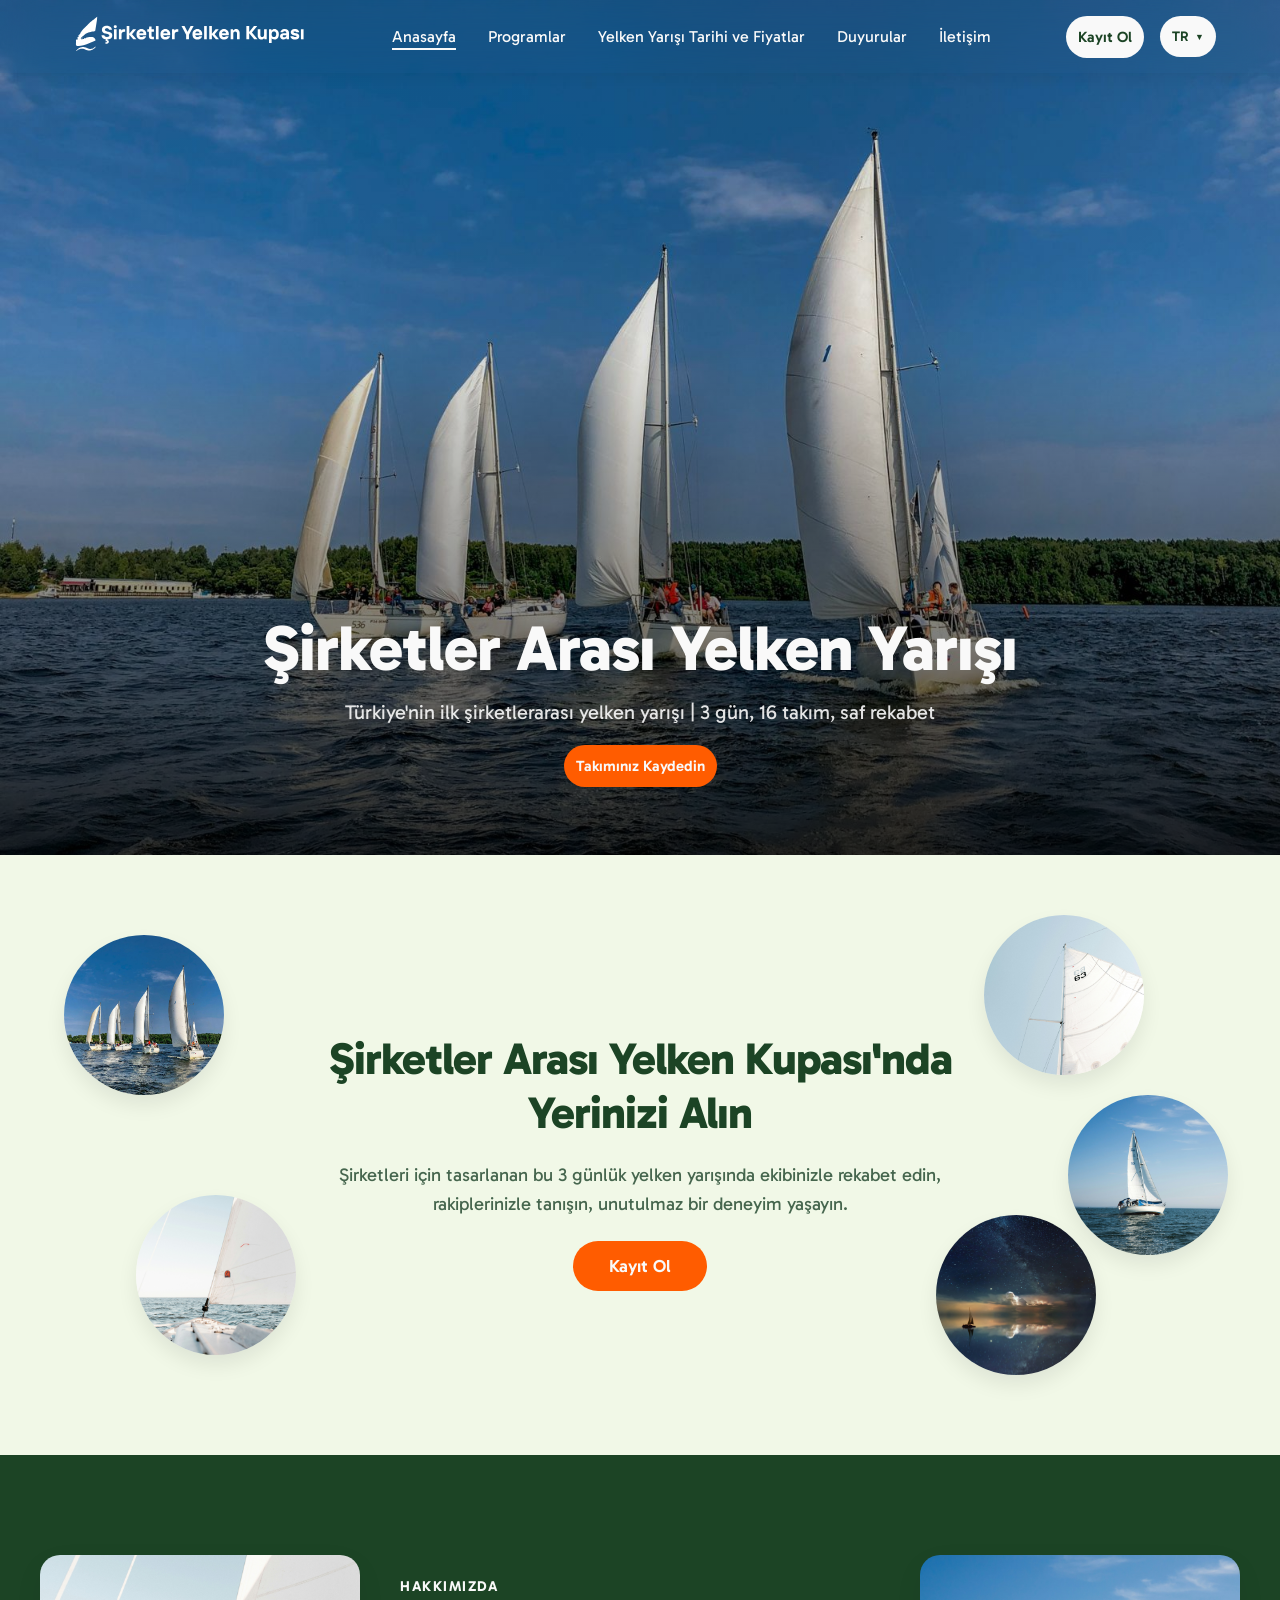
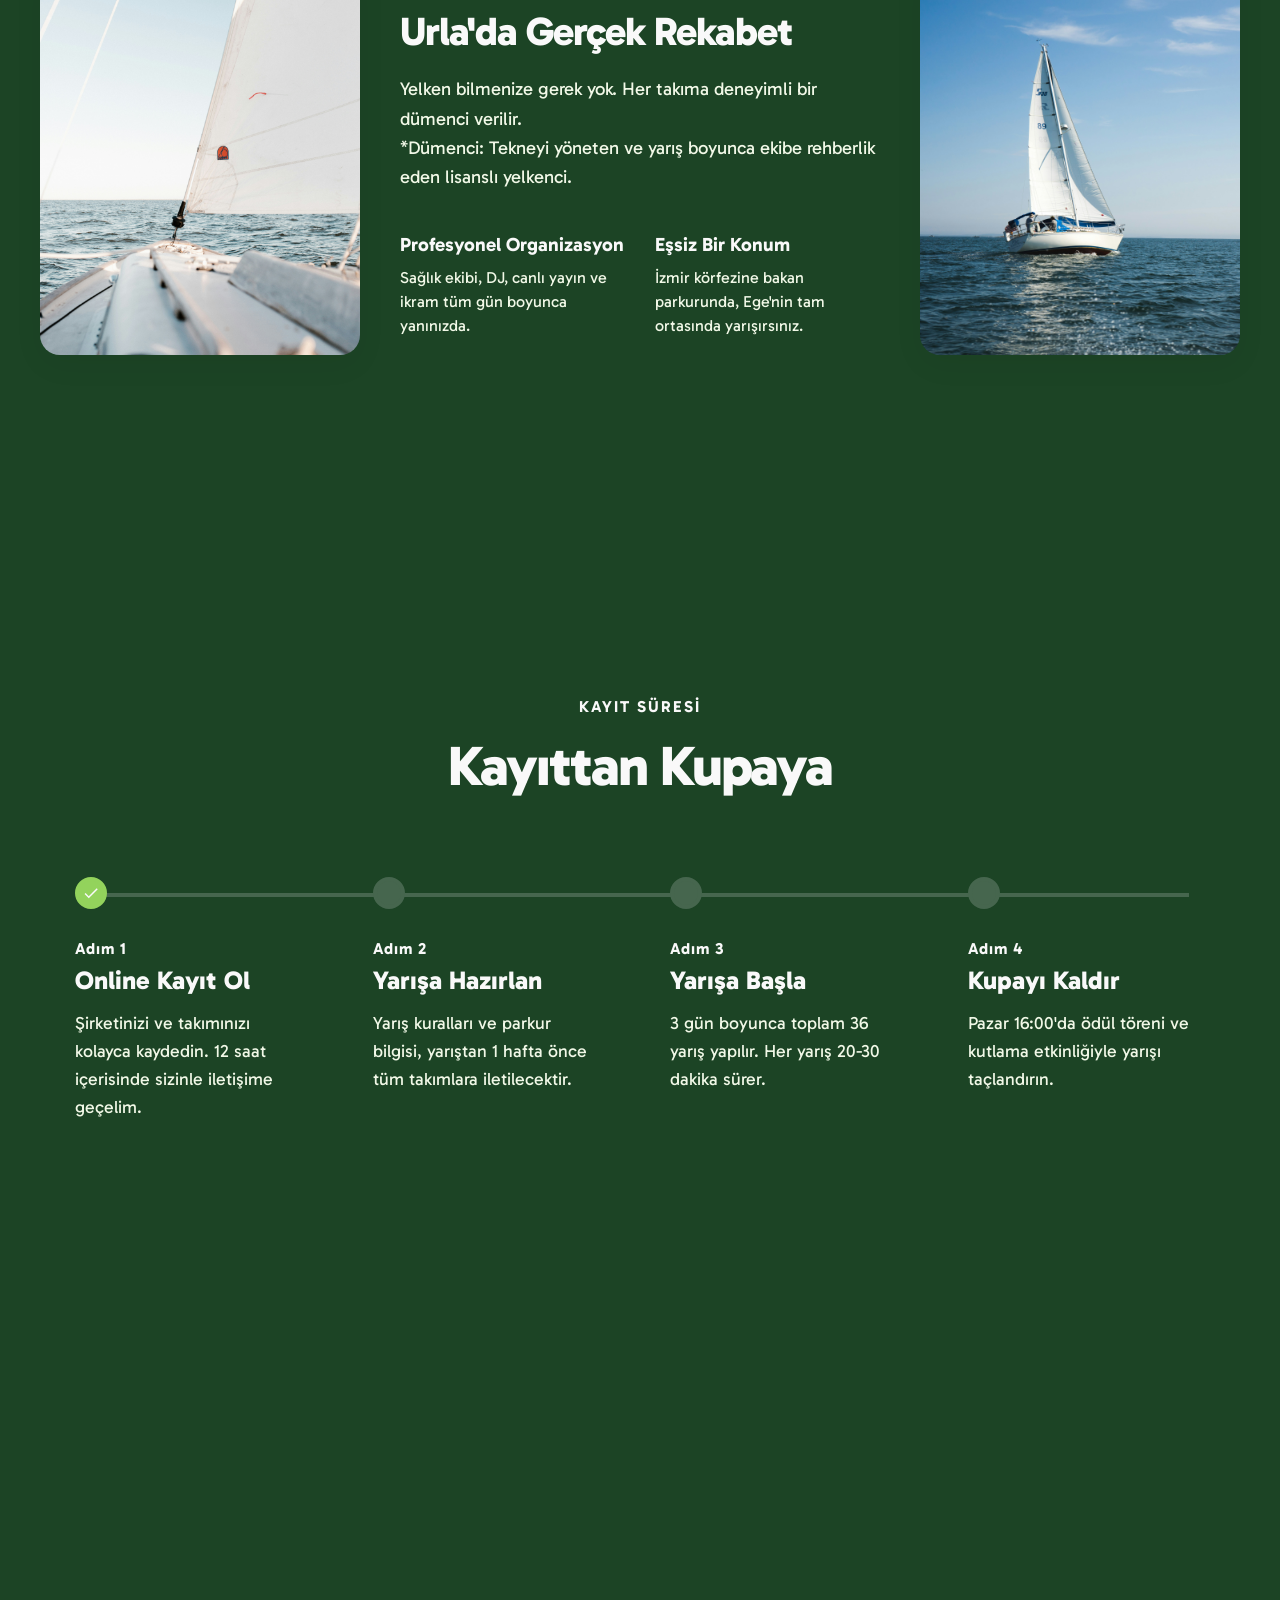
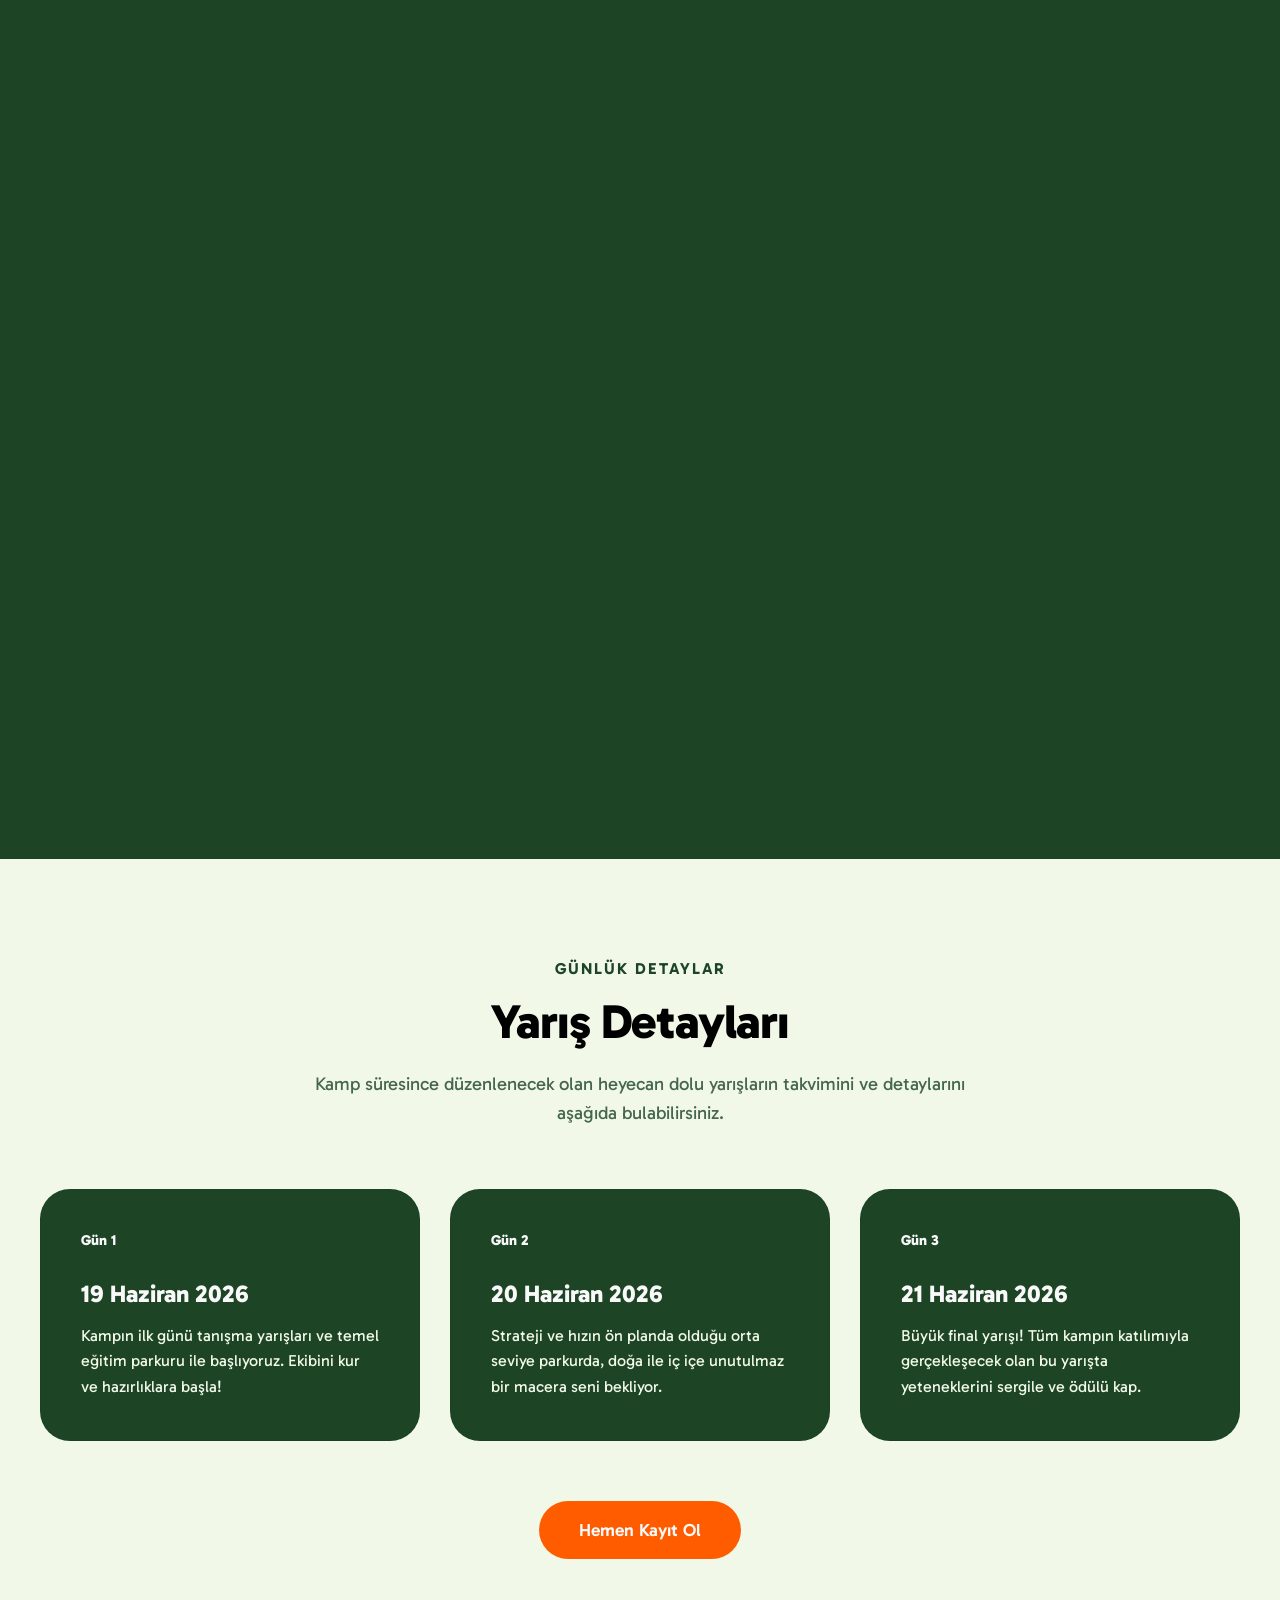
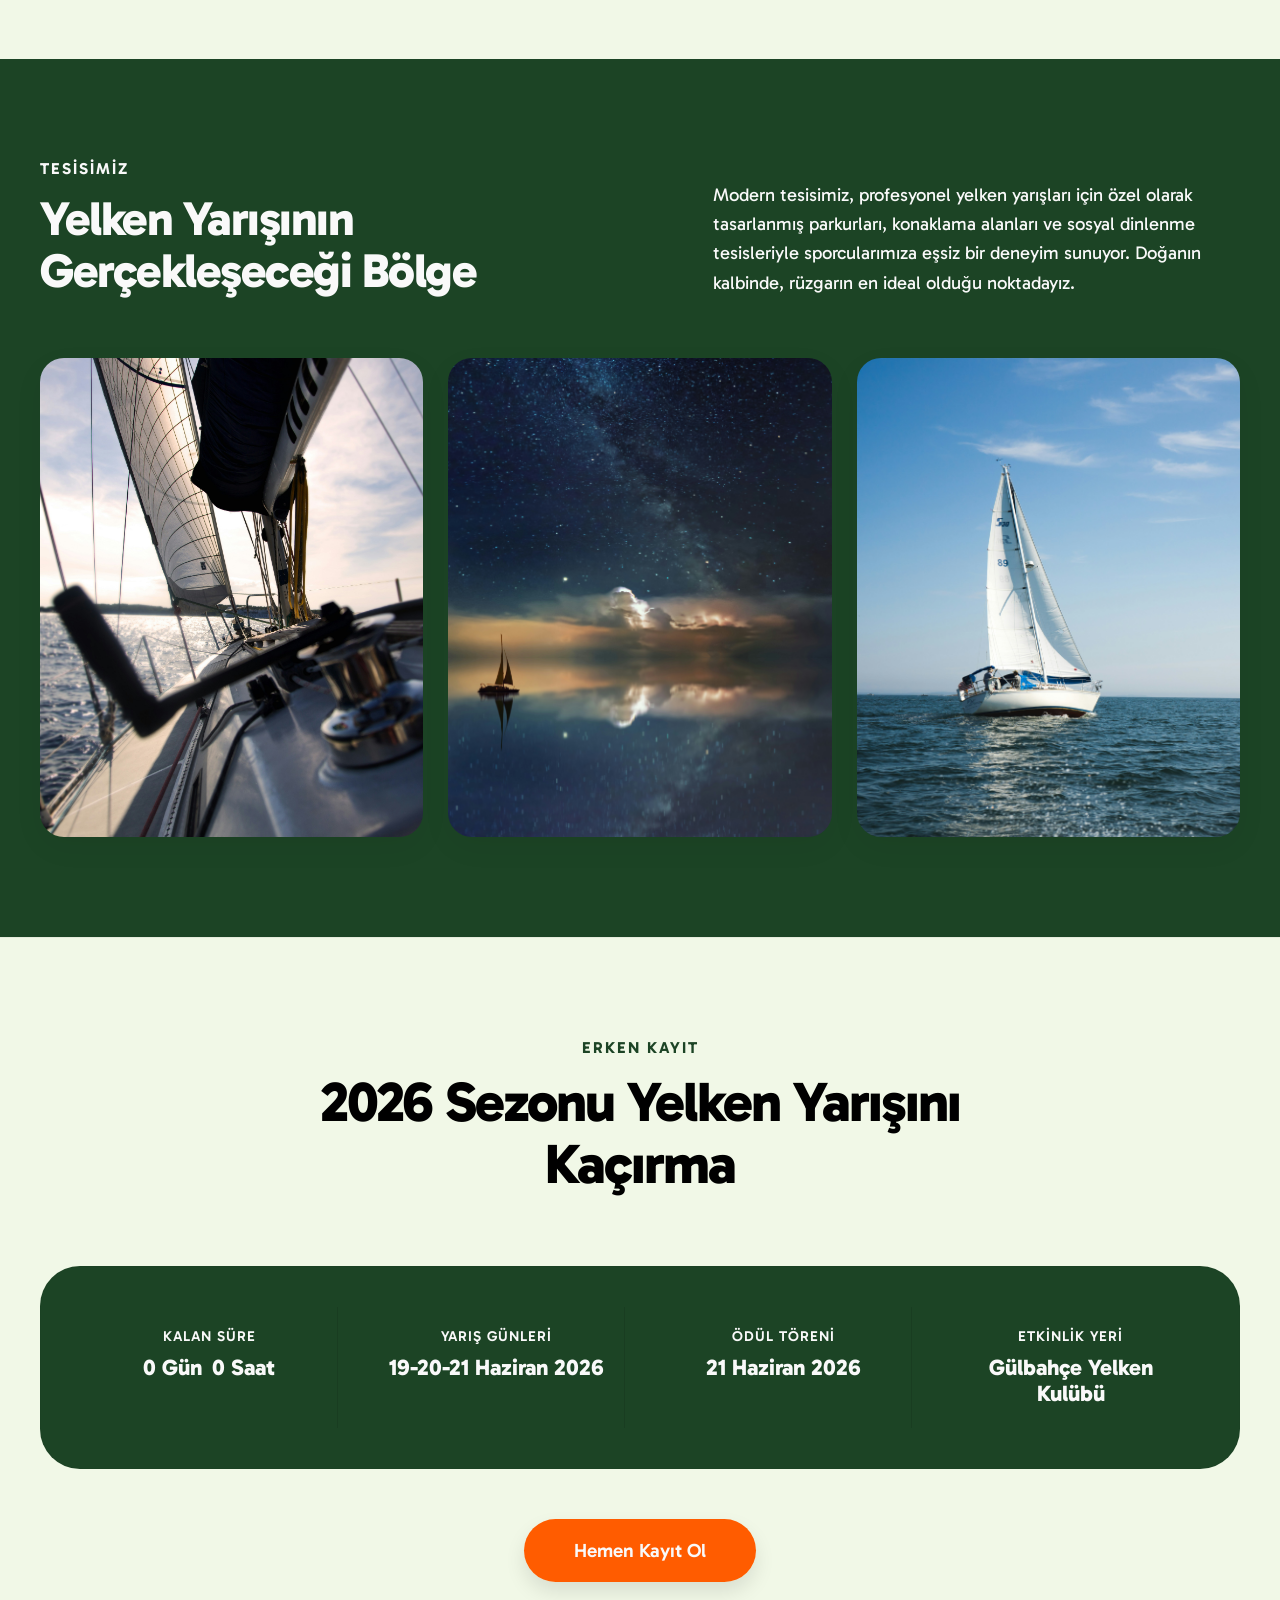
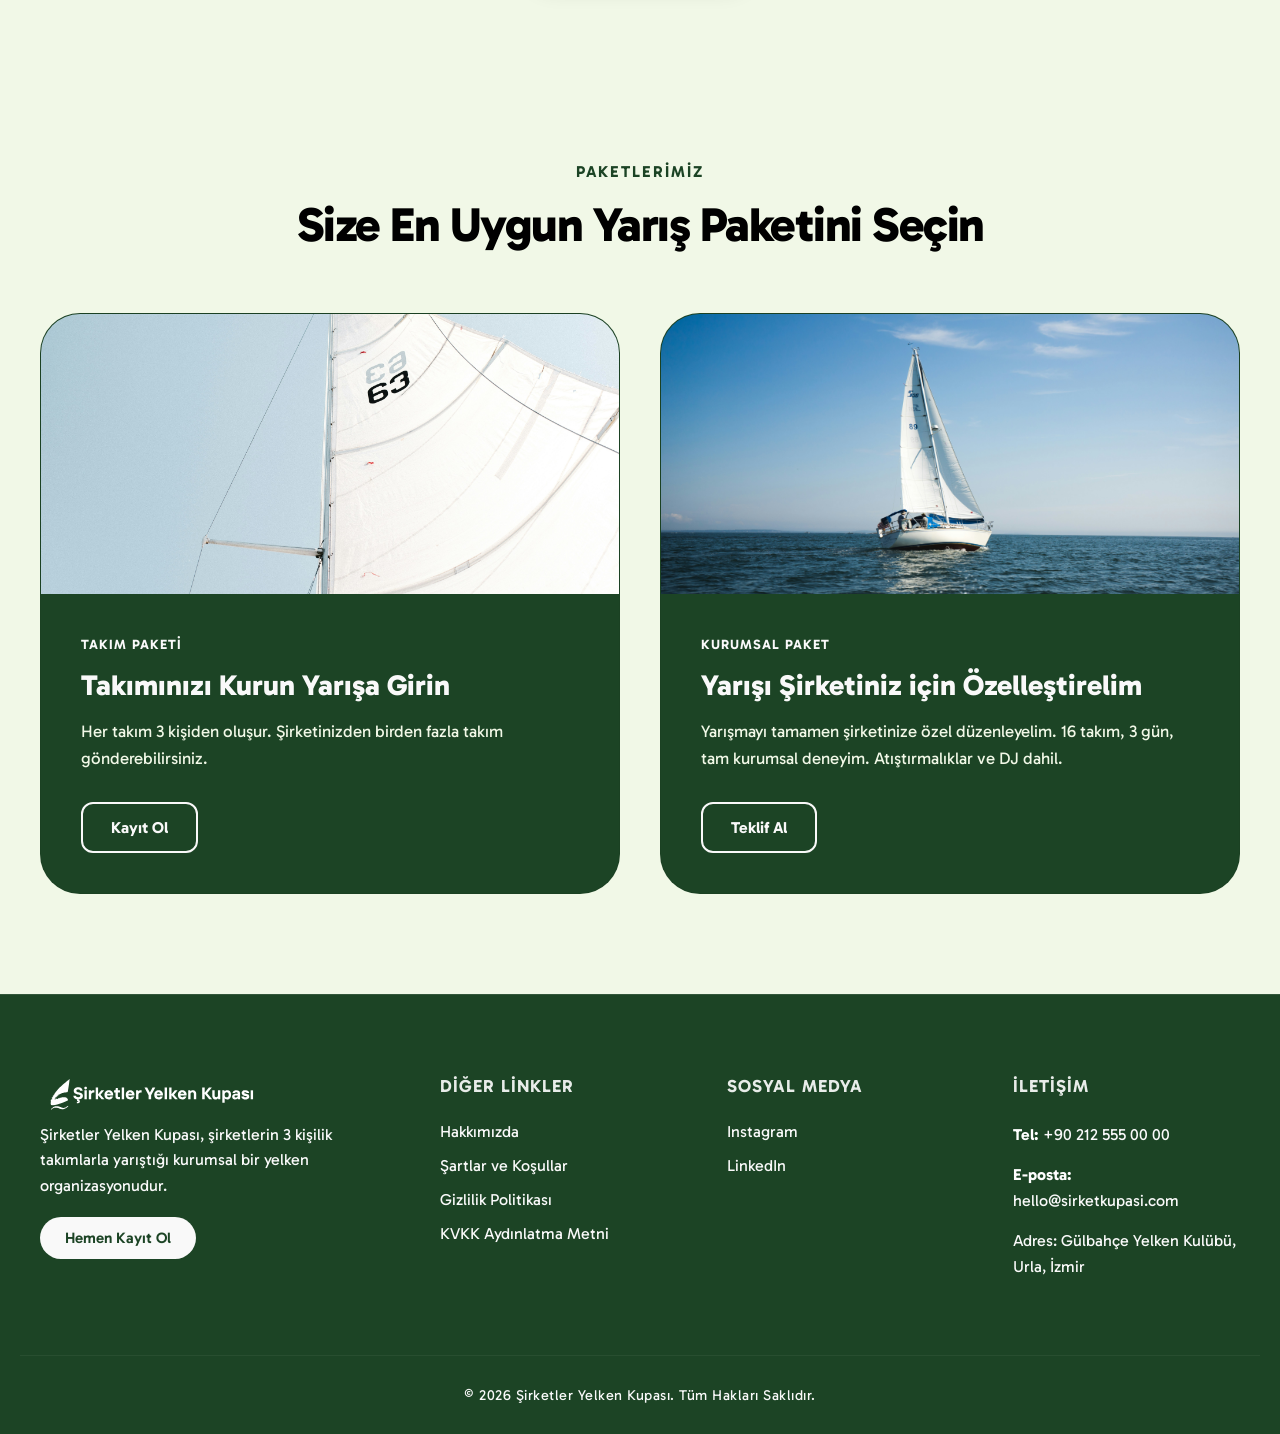
==== index.html @ 0917160e "Tasarımsal buglar düzeltilidi ve sayaç yerine günün yanına saat formatıda eklendi." ====
<!DOCTYPE html>
<html lang="tr">

<head>
    <meta charset="UTF-8">
    <meta name="viewport" content="width=device-width, initial-scale=1.0">
    <title data-i18n="page_title">Yelken Kupası | Anasayfa</title>
    <link rel="stylesheet" href="css/global.css">
    <link rel="stylesheet" href="css/index.css">
    <link rel="icon" type="image/x-icon" href="image/logotab.ico">
    <link rel="preconnect" href="https://fonts.googleapis.com">
    <link rel="preconnect" href="https://fonts.gstatic.com" crossorigin>
    <link href="https://fonts.googleapis.com/css2?family=Gabarito:wght@400;500;600;700;800&display=swap"
        rel="stylesheet">

    <script src="js/i18n.js"></script>
</head>

<body>
    <header class="site-header is-home">
        <div class="header-container">
            <div class="logo">
                <a href="index.html">
                    <picture>
                        <source media="(min-width: 600px)" srcset="image/logodesktop.svg">
                        <img class="site-logo" src="image/logomobile.svg" alt="Yelken Kupası Logo" loading="lazy">
                    </picture>
                </a>
            </div>

            <nav class="nav-menu" id="nav-menu">
                <ul>
                    <li><a href="index.html" class="active" data-i18n="nav_home">Anasayfa</a></li>
                    <li><a href="#" data-i18n="nav_programs">Programlar</a></li>
                    <li><a href="#" data-i18n="nav_history">Yelken Yarışı Tarihi ve Fiyatlar</a></li>
                    <li><a href="#" data-i18n="nav_announcements">Duyurular</a></li>
                    <li><a href="contact.html" data-i18n="nav_contact">İletişim</a></li>
                </ul>
            </nav>

            <div class="header-actions">
                <a href="#register" class="btn-primary" data-i18n="btn_register">Kayıt Ol</a>

                <div class="lang-dropdown">
                    <button class="lang-btn" aria-haspopup="true" aria-expanded="false" id="current-lang-btn">
                        TR <span class="arrow">▼</span>
                    </button>
                    <ul class="lang-menu">
                        <li><a href="#" onclick="changeLanguage('tr', event)" id="lang-tr" class="active">TR</a></li>
                        <li><a href="#" onclick="changeLanguage('en', event)" id="lang-en">EN</a></li>
                    </ul>
                </div>

                <button class="hamburger" id="hamburger-menu" aria-label="Menüyü Aç">
                    <span></span><span></span><span></span>
                </button>
            </div>
        </div>
    </header>

    <section id="home" class="hero-section">
        <img src="image/image1.jpg" alt="Yelken Kupası Ana Resmi" class="hero-image">
        <div class="hero-content">
            <h1 data-i18n="hero_title">Şirketler Arası Yelken Yarışı</h1>
            <p data-i18n="hero_desc">Türkiye'nin ilk şirketlerarası yelken yarışı | 3 gün, 16 takım, saf rekabet</p>
            <a href="#programs" class="btn-primary" data-i18n="hero_btn">Takımınız Kaydedin</a>
        </div>
    </section>

    <section class="intro-section">
        <div class="intro-container">
            <img src="image/image1.jpg" alt="Camp Activity" class="circle-img left-1">
            <img src="image/image2.jpg" alt="Camp Activity" class="circle-img left-2">

            <div class="intro-content">
                <h2 data-i18n="intro_title">Şirketler Arası Yelken Kupası'nda Yerinizi Alın</h2>
                <p data-i18n="intro_desc">Şirketleri için tasarlanan bu 3 günlük yelken yarışında ekibinizle rekabet
                    edin, rakiplerinizle tanışın, unutulmaz bir deneyim yaşayın.</p>
                <a href="#about" class="btn-primary" data-i18n="btn_register_2">Kayıt Ol</a>
            </div>

            <img src="image/image3.jpg" alt="Camp Activity" class="circle-img right-1">
            <img src="image/image4.jpg" alt="Camp Activity" class="circle-img right-2">
            <img src="image/image5.jpg" alt="Camp Activity" class="circle-img right-3">
        </div>
    </section>

    <section id="about" class="about-section">
        <div class="about-container">
            <div class="about-image-left">
                <img src="image/image2.jpg" alt="About">
            </div>

            <div class="about-content">
                <span class="section-subtitle" data-i18n="about_subtitle">Hakkımızda</span>
                <h2 data-i18n="about_title">Urla'da Gerçek Rekabet</h2>
                <p class="main-desc" data-i18n="about_desc">Yelken bilmenize gerek yok. Her takıma deneyimli bir dümenci
                    verilir.<br />*Dümenci: Tekneyi yöneten ve yarış boyunca ekibe rehberlik eden lisanslı yelkenci.</p>

                <div class="about-features">
                    <div class="feature-item">
                        <h3 data-i18n="about_feat1_title">Profesyonel Organizasyon</h3>
                        <p data-i18n="about_feat1_desc">Sağlık ekibi, DJ, canlı yayın ve ikram tüm gün boyunca
                            yanınızda.</p>
                    </div>
                    <div class="feature-item">
                        <h3 data-i18n="about_feat2_title">Eşsiz Bir Konum</h3>
                        <p data-i18n="about_feat2_desc">İzmir körfezine bakan parkurunda, Ege'nin tam ortasında
                            yarışırsınız.</p>
                    </div>
                </div>
            </div>

            <div class="about-image-right">
                <img src="image/image4.jpg" alt="Camp Fun">
            </div>
        </div>
    </section>

    <section id="how-it-works" class="process-section">
        <div class="process-container">
            <div class="scroll-wrapper" id="process-scroll-wrapper">
                <div class="sticky-content">
                    <div class="process-header">
                        <span class="section-subtitle" data-i18n="process_subtitle">Kayıt Süresi</span>
                        <h2 data-i18n="process_title">Kayıttan Kupaya</h2>
                    </div>

                    <div class="timeline-container">
                        <div class="line-bg"></div>
                        <div class="line-fill" id="timeline-fill"></div>

                        <div class="steps-row">
                            <div class="step-item">
                                <div class="station-dot">
                                    <svg class="check-icon" viewBox="0 0 24 24">
                                        <path d="M9 16.17L4.83 12l-1.42 1.41L9 19 21 7l-1.41-1.41z" />
                                    </svg>
                                </div>
                                <h4 data-i18n="step1_label">Adım 1</h4>
                                <h3 data-i18n="step1_title">Online Kayıt Ol</h3>
                                <p data-i18n="step1_desc">Şirketinizi ve takımınızı kolayca kaydedin. 12 saat içerisinde
                                    sizinle iletişime geçelim.</p>
                            </div>

                            <div class="step-item">
                                <div class="station-dot">
                                    <svg class="check-icon" viewBox="0 0 24 24">
                                        <path d="M9 16.17L4.83 12l-1.42 1.41L9 19 21 7l-1.41-1.41z" />
                                    </svg>
                                </div>
                                <h4 data-i18n="step2_label">Adım 2</h4>
                                <h3 data-i18n="step2_title">Yarışa Hazırlan</h3>
                                <p data-i18n="step2_desc">Yarış kuralları ve parkur bilgisi, yarıştan 1 hafta önce tüm
                                    takımlara iletilecektir.</p>
                            </div>

                            <div class="step-item">
                                <div class="station-dot">
                                    <svg class="check-icon" viewBox="0 0 24 24">
                                        <path d="M9 16.17L4.83 12l-1.42 1.41L9 19 21 7l-1.41-1.41z" />
                                    </svg>
                                </div>
                                <h4 data-i18n="step3_label">Adım 3</h4>
                                <h3 data-i18n="step3_title">Yarışa Başla</h3>
                                <p data-i18n="step3_desc">3 gün boyunca toplam 36 yarış yapılır. Her yarış 20-30 dakika
                                    sürer.</p>
                            </div>

                            <div class="step-item">
                                <div class="station-dot">
                                    <svg class="check-icon" viewBox="0 0 24 24">
                                        <path d="M9 16.17L4.83 12l-1.42 1.41L9 19 21 7l-1.41-1.41z" />
                                    </svg>
                                </div>
                                <h4 data-i18n="step4_label">Adım 4</h4>
                                <h3 data-i18n="step4_title">Kupayı Kaldır</h3>
                                <p data-i18n="step4_desc">Pazar 16:00'da ödül töreni ve kutlama etkinliğiyle yarışı
                                    taçlandırın.</p>
                            </div>
                        </div>
                    </div>
                </div>
            </div>
        </div>
    </section>

    <section id="race-details" class="race-section">
        <div class="race-container">
            <div class="race-header">
                <span class="section-subtitle" data-i18n="race_subtitle">Günlük Detaylar</span>
                <h2 data-i18n="race_title">Yarış Detayları</h2>
                <p class="section-desc" data-i18n="race_desc">Kamp süresince düzenlenecek olan heyecan dolu yarışların
                    takvimini ve detaylarını aşağıda bulabilirsiniz.</p>
            </div>

            <div class="race-cards">
                <div class="race-card">
                    <div class="card-step" data-i18n="step1_label_card">Adım 1</div>
                    <div class="card-content">
                        <h3 data-i18n="race_day1_date">19 Haziran 2026</h3>
                        <p data-i18n="race_day1_desc">Kampın ilk günü tanışma yarışları ve temel eğitim parkuru ile
                            başlıyoruz. Ekibini kur ve hazırlıklara başla!</p>
                    </div>
                </div>

                <div class="race-card">
                    <div class="card-step" data-i18n="step2_label_card">Adım 2</div>
                    <div class="card-content">
                        <h3 data-i18n="race_day2_date">20 Haziran 2026</h3>
                        <p data-i18n="race_day2_desc">Strateji ve hızın ön planda olduğu orta seviye parkurda, doğa ile
                            iç içe unutulmaz bir macera seni bekliyor.</p>
                    </div>
                </div>

                <div class="race-card">
                    <div class="card-step" data-i18n="step3_label_card">Adım 3</div>
                    <div class="card-content">
                        <h3 data-i18n="race_day3_date">21 Haziran 2026</h3>
                        <p data-i18n="race_day3_desc">Büyük final yarışı! Tüm kampın katılımıyla gerçekleşecek olan bu
                            yarışta yeteneklerini sergile ve ödülü kap.</p>
                    </div>
                </div>
            </div>
            <div class="race-footer">
                <a href="#register" class="btn-primary" data-i18n="btn_register_3">Hemen Kayıt Ol</a>
            </div>
        </div>
    </section>

    <section id="facility" class="facility-section">
        <div class="facility-container">
            <div class="facility-header">
                <div class="header-left">
                    <span class="section-subtitle" data-i18n="facility_subtitle">Tesisimiz</span>
                    <h2 data-i18n="facility_title">Yelken Yarışının Gerçekleşeceği Bölge</h2>
                </div>
                <div class="header-right">
                    <p data-i18n="facility_desc">Modern tesisimiz, profesyonel yelken yarışları için özel olarak
                        tasarlanmış parkurları, konaklama alanları ve sosyal dinlenme tesisleriyle sporcularımıza eşsiz
                        bir deneyim sunuyor. Doğanın kalbinde, rüzgarın en ideal olduğu noktadayız.</p>
                </div>
            </div>

            <div class="facility-gallery">
                <div class="facility-slider">
                    <div class="facility-card"><img src="image/image6.jpg" alt="Tesis Alanı 1"></div>
                    <div class="facility-card"><img src="image/image5.jpg" alt="Tesis Alanı 2"></div>
                    <div class="facility-card"><img src="image/image4.jpg" alt="Tesis Alanı 3"></div>
                </div>
                <div class="slider-dots">
                    <span class="dot active"></span><span class="dot"></span><span class="dot"></span>
                </div>
            </div>
        </div>
    </section>

    <section id="early-registration" class="early-reg-section">
        <div class="early-reg-container">
            <div class="early-reg-header">
                <span class="section-subtitle" data-i18n="early_subtitle">Erken Kayıt</span>
                <h2 data-i18n="early_title">2026 Sezonu Yelken Yarışını Kaçırma</h2>
            </div>

            <div class="early-reg-grid">
                <div class="reg-info-item">
                    <span class="info-label" data-i18n="early_label1">Kalan Süre</span>
                    <div class="info-value">
                        <span id="countdown-days">--</span>
                        <span class="time-text" data-i18n="early_val1_days">Gün</span>
                        <span id="countdown-hours">--</span>
                        <span class="time-text" data-i18n="early_val1_hours">Saat</span>
                    </div>
                </div>
                <div class="reg-info-item">
                    <span class="info-label" data-i18n="early_label2">Yarış Günleri</span>
                    <div class="info-value" data-i18n="early_val2">19-20-21 Haziran 2026</div>
                </div>
                <div class="reg-info-item">
                    <span class="info-label" data-i18n="early_label3">Ödül Töreni</span>
                    <div class="info-value" data-i18n="early_val3">21 Haziran 2026</div>
                </div>
                <div class="reg-info-item">
                    <span class="info-label" data-i18n="early_label4">Etkinlik Yeri</span>
                    <div class="info-value" data-i18n="early_val4">Gülbahçe Yelken Kulübü</div>
                </div>
            </div>
            <div class="early-reg-footer">
                <a href="#register" class="btn-primary" data-i18n="btn_register_4">Hemen Kayıt Ol</a>
            </div>
        </div>
    </section>

    <section id="packages" class="packages-section">
        <div class="packages-container">
            <div class="packages-header">
                <span class="section-subtitle" data-i18n="pkg_subtitle">Paketlerimiz</span>
                <h2 data-i18n="pkg_title">Size En Uygun Yarış Paketini Seçin</h2>
            </div>

            <div class="packages-grid">
                <div class="package-card">
                    <div class="card-image"><img src="image/image3.jpg" alt="Takım Paketi"></div>
                    <div class="card-body">
                        <span class="package-badge" data-i18n="pkg1_badge">Takım Paketi</span>
                        <h3 data-i18n="pkg1_title">Takımınızı Kurun Yarışa Girin</h3>
                        <p data-i18n="pkg1_desc">Her takım 3 kişiden oluşur. Şirketinizden birden fazla takım
                            gönderebilirsiniz.</p>
                        <a href="#" class="btn-outline" data-i18n="btn_register_5">Kayıt Ol</a>
                    </div>
                </div>

                <div class="package-card">
                    <div class="card-image"><img src="image/image4.jpg" alt="Kurumsal Paket"></div>
                    <div class="card-body">
                        <span class="package-badge" data-i18n="pkg2_badge">Kurumsal Paket</span>
                        <h3 data-i18n="pkg2_title">Yarışı Şirketiniz için Özelleştirelim</h3>
                        <p data-i18n="pkg2_desc">Yarışmayı tamamen şirketinize özel düzenleyelim. 16 takım, 3 gün, tam
                            kurumsal deneyim. Atıştırmalıklar ve DJ dahil.</p>
                        <a href="#" class="btn-outline" data-i18n="pkg2_btn">Teklif Al</a>
                    </div>
                </div>
            </div>
        </div>
    </section>

    <footer class="site-footer">
        <div class="footer-container">
            <div class="footer-col footer-about">
                <div class="footer-logo"><img src="image/logodesktop.svg" alt="Yelken Kupası"></div>
                <p data-i18n="footer_desc">Şirketler Yelken Kupası, şirketlerin 3 kişilik takımlarla yarıştığı kurumsal
                    bir yelken organizasyonudur.</p>
                <a href="#register" class="btn-primary" data-i18n="btn_register_6">Hemen Kayıt Ol</a>
            </div>

            <div class="footer-col footer-links">
                <h4 data-i18n="footer_links_title">Diğer Linkler</h4>
                <ul>
                    <li><a href="about.html" data-i18n="nav_about_footer">Hakkımızda</a></li>
                    <li><a href="terms-conditions.html" data-i18n="nav_termsconditions_footer">Şartlar ve Koşullar</a>
                    </li>
                    <li><a href="privacy-policy.html" data-i18n="nav_privacypoliciy_footer">Gizlilik Politikası</a></li>
                    <li><a href="KVKK.html" data-i18n="nav_kvkk_footer">KVKK Aydınlatma Metni</a></li>
                </ul>
            </div>

            <div class="footer-col footer-social">
                <h4 data-i18n="footer_social_title">Sosyal Medya</h4>
                <div class="social-icons">
                    <a target="_blank" href="https://www.instagram.com/yelkenkupasi/"
                        aria-label="Instagram">Instagram</a>
                    <a target="_blank" href="https://www.linkedin.com/company/sirketleryelkenkupasi"
                        aria-label="LinkedIn">LinkedIn</a>
                </div>
            </div>

            <div class="footer-col footer-contact">
                <h4 data-i18n="footer_contact_title">İletişim</h4>
                <div class="contact-info">
                    <p><strong data-i18n="footer_tel">Tel:</strong> +90 212 555 00 00</p>
                    <p><strong data-i18n="footer_email">E-posta:</strong> hello@sirketkupasi.com</p>
                    <p data-i18n="footer_address"><strong>Adres:</strong> Gülbahçe Yelken Kulübü, Urla, İzmir</p>
                </div>
            </div>
        </div>
        <div class="footer-bottom">
            <div class="bottom-container">
                <p data-i18n="footer_copyright">&copy; 2026 Şirketler Yelken Kupası. Tüm Hakları Saklıdır.</p>
            </div>
        </div>
    </footer>

    <script defer src="js/utils.js"></script>
    <script defer src="js/navbar.js"></script>
    <script defer src="js/timeline.js"></script>
    <script defer src="js/facility-slider.js"></script>
    <script defer src="js/video.js"></script>
    <script defer src="js/countdown.js"></script>
</body>

</html>
---- css/global.css ----
@charset "UTF-8";
* {
  margin: 0;
  padding: 0;
  box-sizing: border-box;
  font-family: "Gabarito", sans-serif;
}

.site-header {
  /* 1. VARSAYILAN DURUM: Tüm alt sayfalar için katı renk ve blursuz */
  background-color: #1c4425;
  width: 100%;
  position: fixed;
  top: 0;
  z-index: 1000;
  box-shadow: 0 4px 12px rgba(0, 0, 0, 0.05);
  transition: background-color 0.3s ease-in-out, backdrop-filter 0.3s ease-in-out;
  /* 2. SADECE ANASAYFA İÇİN (is-home sınıfı varsa) */
}
.site-header.is-home {
  background-color: transparent;
  backdrop-filter: blur(20px);
  -webkit-backdrop-filter: blur(20px);
  /* Anasayfada sayfa aşağı kaydırıldığında (JS ile eklendiğinde) */
}
.site-header.is-home.scrolled {
  background-color: #1c4425;
  backdrop-filter: none;
  -webkit-backdrop-filter: none;
}
.site-header {
  /* --- İçerik Ayarları --- */
}
.site-header .header-container {
  max-width: 1200px;
  margin: 0 auto;
  padding: 12px 24px;
  display: flex;
  justify-content: space-between;
  align-items: center;
}
@media (max-width: 600px) {
  .site-header .header-container {
    padding: 5px 16px;
  }
}

.logo a {
  text-decoration: none;
  /* 1. Adım: Her zaman mobil tasarımı (varsayılanı) en üste yazarız */
}
.logo a .site-logo {
  width: auto;
  height: 60px;
  transition: all 0.3s ease;
  /* 2. Adım: HTML'deki ile aynı medya sorgusunu yazarız */
}
@media (min-width: 600px) {
  .logo a .site-logo {
    height: 45px;
  }
}

.nav-menu ul {
  display: flex;
  list-style: none;
  gap: 32px;
}
.nav-menu a {
  text-decoration: none;
  color: #f9f9f9;
  font-size: 16px;
  transition: color 0.3s ease;
  position: relative;
}
.nav-menu a::after {
  content: "";
  position: absolute;
  left: 0;
  bottom: -4px;
  width: 0;
  height: 2px;
  background-color: #f9f9f9;
  transition: width 0.3s ease;
}
.nav-menu a:hover, .nav-menu a.active {
  color: #f9f9f9;
}
.nav-menu a:hover::after, .nav-menu a.active::after {
  width: 100%;
}

@media screen and (max-width: 1130px) {
  .nav-menu {
    position: absolute;
    top: 100%;
    left: 50%;
    transform: translateX(-50%);
    width: 95%;
    background-color: #1c4425;
    box-shadow: 0 8px 16px rgba(0, 0, 0, 0.05);
    padding: 0;
    max-height: 0;
    overflow: hidden;
    border-radius: 10px;
    margin-top: 5px;
    transition: max-height 0.4s ease-in-out, padding 0.4s ease-in-out;
  }
  .nav-menu.is-active {
    max-height: 400px;
    padding: 20px 0;
  }
  .nav-menu ul {
    flex-direction: column;
    align-items: center;
    gap: 20px;
  }
}
.header-actions {
  display: flex;
  align-items: center;
  gap: 16px;
}

.btn-primary {
  background-color: #f9f9f9;
  color: #1c4425;
  padding: 12px;
  border-radius: 50px;
  text-decoration: none;
  font-weight: 600;
  font-size: 15px;
  transition: all 0.3s ease-in-out;
}
.btn-primary:hover {
  background-color: #ff5c00;
  color: #f9f9f9;
}
@media screen and (max-width: 1050px) {
  .btn-primary {
    padding: 10px;
    font-size: 14px;
  }
}

.lang-dropdown {
  position: relative;
  display: inline-block;
}
.lang-dropdown .lang-btn {
  background-color: #f9f9f9;
  border-radius: 50px;
  color: #1c4425;
  font-size: 14px;
  font-weight: 600;
  cursor: pointer;
  display: flex;
  align-items: center;
  gap: 6px;
  padding: 12px;
  font-family: inherit;
  transition: all 0.3s ease-in-out;
  border: none;
}
.lang-dropdown .lang-btn .arrow {
  font-size: 9px;
  transition: transform 0.3s ease;
}
.lang-dropdown .lang-menu {
  position: absolute;
  top: calc(100% + 8px);
  right: 0;
  background-color: #f9f9f9;
  list-style: none;
  padding: 8px 0;
  margin: 0;
  min-width: 60px;
  border-radius: 8px;
  box-shadow: 0 8px 16px rgba(0, 0, 0, 0.15);
  opacity: 0;
  visibility: hidden;
  transform: translateY(10px);
  transition: all 0.3s ease;
  z-index: 100;
}
.lang-dropdown .lang-menu li {
  width: 100%;
}
.lang-dropdown .lang-menu a {
  display: block;
  padding: 8px 16px;
  color: #1c4425;
  text-decoration: none;
  font-size: 14px;
  font-weight: 500;
  transition: background-color 0.2s ease, color 0.2s ease;
  text-align: center;
}
.lang-dropdown .lang-menu a:hover, .lang-dropdown .lang-menu a.active {
  background-color: rgba(0, 77, 64, 0.1);
  color: #ff5c00;
}
.lang-dropdown:hover .lang-menu {
  opacity: 1;
  visibility: visible;
  transform: translateY(0);
}
.lang-dropdown:hover .lang-btn .arrow {
  transform: rotate(180deg);
}
@media screen and (max-width: 1050px) {
  .lang-dropdown .lang-btn {
    font-size: 14px;
    padding: 10px;
  }
  .lang-dropdown .lang-menu {
    min-width: 70px;
  }
  .lang-dropdown .lang-menu a {
    padding: 8px 12px;
  }
}

.hamburger {
  display: none;
  background: none;
  border: none;
  cursor: pointer;
  flex-direction: column;
  gap: 5px;
  padding: 5px;
}
.hamburger span {
  display: block;
  width: 25px;
  height: 3px;
  background-color: #f9f9f9;
  border-radius: 3px;
  transition: transform 0.3s ease, opacity 0.3s ease;
}
.hamburger.is-active span:nth-child(1) {
  transform: translateY(8px) rotate(45deg);
}
.hamburger.is-active span:nth-child(2) {
  opacity: 0;
}
.hamburger.is-active span:nth-child(3) {
  transform: translateY(-8px) rotate(-45deg);
}
@media screen and (max-width: 1130px) {
  .hamburger {
    display: flex;
  }
}

.site-footer {
  background-color: #1c4425;
  color: #f9f9f9;
  padding: 80px 20px 0 20px;
  border-top: 1px solid rgba(255, 255, 255, 0.1);
}
.site-footer .footer-container {
  max-width: 1200px;
  margin: 0 auto;
  display: grid;
  grid-template-columns: 1.5fr 1fr 1fr 1fr;
  gap: 60px;
  padding-bottom: 60px;
}
.site-footer .footer-col h4 {
  font-size: 1.1rem;
  font-weight: 700;
  margin-bottom: 25px;
  text-transform: uppercase;
  letter-spacing: 1px;
  color: rgba(255, 255, 255, 0.9);
}
.site-footer .footer-about .footer-logo {
  font-size: 1.8rem;
  font-weight: 800;
  letter-spacing: -1px;
}
.site-footer .footer-about p {
  font-size: 1rem;
  color: #f9f9f9;
  line-height: 1.6;
  margin-bottom: 30px;
}
.site-footer .footer-about .btn-primary {
  background-color: #f9f9f9;
  color: #1c4425;
  padding: 12px 25px;
  font-size: 0.95rem;
  border: none;
  transition: all 0.3s ease-in-out;
}
.site-footer .footer-about .btn-primary:hover {
  background-color: #ff5c00;
  color: #f9f9f9;
}
.site-footer .footer-links ul {
  list-style: none;
}
.site-footer .footer-links ul li {
  margin-bottom: 15px;
}
.site-footer .footer-links ul li a {
  text-decoration: none;
  color: #f9f9f9;
  transition: all 0.3s cubic-bezier(0.4, 0, 0.2, 1);
  font-size: 1rem;
}
.site-footer .footer-links ul li a:hover {
  color: #ff5c00;
}
.site-footer .footer-social .social-icons {
  display: flex;
  flex-direction: column;
  gap: 15px;
}
.site-footer .footer-social .social-icons a {
  color: #f9f9f9;
  text-decoration: none;
  font-size: 1rem;
  transition: all 0.3s cubic-bezier(0.4, 0, 0.2, 1);
}
.site-footer .footer-social .social-icons a:hover {
  color: #ff5c00;
}
.site-footer .footer-contact .contact-info p {
  font-size: 1rem;
  color: #f9f9f9;
  line-height: 1.6;
  margin-bottom: 15px;
}
.site-footer .footer-contact .contact-info p strong {
  color: #fff;
}
.site-footer .footer-bottom {
  border-top: 1px solid rgba(255, 255, 255, 0.05);
  padding: 30px 0;
  text-align: center;
}
.site-footer .footer-bottom .bottom-container p {
  font-size: 0.9rem;
  color: #f9f9f9;
  letter-spacing: 0.5px;
}
@media screen and (max-width: 992px) {
  .site-footer .footer-container {
    grid-template-columns: 1fr 1fr;
    gap: 40px;
  }
}
@media screen and (max-width: 600px) {
  .site-footer {
    padding-top: 60px;
  }
  .site-footer .footer-container {
    grid-template-columns: 1fr;
    gap: 40px;
    text-align: center;
  }
  .site-footer .footer-social .social-icons {
    align-items: center;
  }
  .site-footer .footer-links ul li a:hover {
    padding-left: 0;
  }
}/*# sourceMappingURL=global.css.map */
---- css/index.css ----
.hero-section {
  position: relative;
  width: 100%;
  height: 95vh;
  min-height: 500px;
  overflow: hidden;
  display: flex;
  flex-direction: column;
  justify-content: flex-end;
  align-items: center;
  padding-bottom: 80px;
}
.hero-section .hero-image {
  position: absolute;
  top: 0;
  left: 0;
  width: 100%;
  height: 100%;
  -o-object-fit: cover;
     object-fit: cover;
  z-index: 1;
}
.hero-section::after {
  content: "";
  position: absolute;
  top: 0;
  left: 0;
  width: 100%;
  height: 100%;
  background: linear-gradient(to bottom, rgba(0, 0, 0, 0.1) 40%, rgba(0, 0, 0, 0.8) 100%);
  z-index: 2;
}
.hero-section .hero-content {
  position: relative;
  z-index: 3;
  max-width: 1200px;
  width: 100%;
  padding: 0 24px;
  color: #f9f9f9;
  text-align: center;
}
.hero-section .hero-content h1 {
  font-size: 4rem;
  font-weight: 800;
  line-height: 1.1;
  letter-spacing: -1px;
  margin-bottom: 16px;
}
.hero-section .hero-content p {
  font-size: 1.25rem;
  font-weight: 400;
  opacity: 0.9;
  margin-bottom: 32px;
  max-width: 600px;
  margin-left: auto;
  margin-right: auto;
}
.hero-section .hero-content .btn-primary {
  background-color: #ff5c00;
  color: #f9f9f9;
  transition: all 0.3s ease-in-out;
}
.hero-section .hero-content .btn-primary:hover {
  background-color: #f9f9f9;
  color: #1c4425;
}
@media screen and (max-width: 850px) {
  .hero-section {
    height: 75vh;
    padding-bottom: 50px;
  }
  .hero-section .hero-content h1 {
    font-size: 2.5rem;
  }
  .hero-section .hero-content p {
    font-size: 1rem;
    margin-bottom: 24px;
  }
}

.intro-section {
  width: 100%;
  background-color: #f1f8e7;
  padding: 100px 20px;
  overflow: hidden;
}
.intro-section .intro-container {
  max-width: 1200px;
  margin: 0 auto;
  position: relative;
  display: flex;
  justify-content: center;
  align-items: center;
  min-height: 400px;
}
.intro-section .intro-content {
  position: relative;
  z-index: 2;
  max-width: 700px;
  text-align: center;
  padding: 20px;
}
.intro-section .intro-content h2 {
  font-size: 2.8rem;
  font-weight: 800;
  color: #1c4425;
  line-height: 1.2;
  letter-spacing: -1px;
  margin-bottom: 20px;
}
.intro-section .intro-content p {
  font-size: 1.15rem;
  color: #46664e;
  line-height: 1.6;
  margin-bottom: 35px;
}
.intro-section .intro-content .btn-primary {
  padding: 14px 36px;
  font-size: 1.1rem;
  background-color: #ff5c00;
  color: #f9f9f9;
  transition: all 0.3s ease-in-out;
}
.intro-section .intro-content .btn-primary:hover {
  background-color: #1c4425;
  color: #f9f9f9;
}
.intro-section .circle-img {
  position: absolute;
  border-radius: 50%;
  -o-object-fit: cover;
     object-fit: cover;
  z-index: 1;
  box-shadow: 0 10px 20px rgba(0, 0, 0, 0.08);
  transition: transform 0.3s ease;
}
.intro-section .circle-img:hover {
  transform: scale(1.05) translateY(-5px);
}
.intro-section .left-1 {
  top: -5%;
  left: 2%;
  width: 160px;
  height: 160px;
}
.intro-section .left-2 {
  bottom: 0%;
  left: 8%;
  width: 160px;
  height: 160px;
}
.intro-section .right-1 {
  top: -10%;
  right: 8%;
  width: 160px;
  height: 160px;
}
.intro-section .right-2 {
  top: 35%;
  right: 1%;
  width: 160px;
  height: 160px;
}
.intro-section .right-3 {
  bottom: -5%;
  right: 12%;
  width: 160px;
  height: 160px;
}
@media screen and (max-width: 850px) {
  .intro-section {
    padding: 60px 20px;
  }
  .intro-section .intro-container {
    min-height: auto;
  }
  .intro-section .intro-content h2 {
    font-size: 2rem;
  }
  .intro-section .intro-content p {
    font-size: 1rem;
  }
  .intro-section .circle-img {
    opacity: 0.25;
  }
  .intro-section .left-1 {
    width: 100px;
    height: 100px;
    left: -10px;
    top: 5%;
  }
  .intro-section .left-2 {
    width: 100px;
    height: 100px;
    left: 2%;
    bottom: -5%;
  }
  .intro-section .right-1 {
    width: 100px;
    height: 100px;
    right: 2%;
    top: -5%;
  }
  .intro-section .right-2 {
    display: none;
  }
  .intro-section .right-3 {
    width: 100px;
    height: 100px;
    right: -10px;
    bottom: 0%;
  }
}

.about-section {
  width: 100%;
  background-color: #1c4425;
  padding: 100px 20px;
}
.about-section .about-container {
  max-width: 1200px;
  margin: 0 auto;
  display: flex;
  align-items: center;
  justify-content: space-between;
  gap: 40px;
}
.about-section .about-image-left {
  flex: 1;
  max-width: 400px;
}
.about-section .about-image-left img {
  width: 100%;
  aspect-ratio: 4/5;
  -o-object-fit: cover;
     object-fit: cover;
  border-radius: 20px;
  box-shadow: 0 10px 30px rgba(0, 0, 0, 0.05);
}
.about-section .about-content {
  flex: 1.5;
}
.about-section .about-content .section-subtitle {
  display: inline-block;
  font-size: 0.9rem;
  font-weight: 700;
  text-transform: uppercase;
  letter-spacing: 1.5px;
  color: #f9f9f9;
  margin-bottom: 12px;
}
.about-section .about-content h2 {
  font-size: 2.5rem;
  font-weight: 800;
  color: #f9f9f9;
  line-height: 1.2;
  letter-spacing: -1px;
  margin-bottom: 20px;
}
.about-section .about-content .main-desc {
  font-size: 1.15rem;
  color: #f1f8e7;
  line-height: 1.6;
  margin-bottom: 40px;
}
.about-section .about-content .about-features {
  display: flex;
  gap: 30px;
}
.about-section .about-content .about-features .feature-item {
  flex: 1;
}
.about-section .about-content .about-features .feature-item h3 {
  font-size: 1.2rem;
  font-weight: 700;
  color: #f9f9f9;
  margin-bottom: 10px;
}
.about-section .about-content .about-features .feature-item p {
  font-size: 1rem;
  color: #f1f8e7;
  line-height: 1.5;
}
.about-section .about-image-right {
  flex: 1;
  max-width: 400px;
}
.about-section .about-image-right img {
  width: 100%;
  aspect-ratio: 4/5;
  -o-object-fit: cover;
     object-fit: cover;
  border-radius: 20px;
  box-shadow: 0 10px 30px rgba(0, 0, 0, 0.05);
  transform: translateY(0);
}
@media screen and (max-width: 992px) {
  .about-section {
    padding: 60px 20px;
  }
  .about-section .about-container {
    flex-direction: column;
    gap: 40px;
  }
  .about-section .about-content {
    order: 1;
    margin-bottom: 0;
    width: 100%;
  }
  .about-section .about-content h2 {
    font-size: 2.2rem;
  }
  .about-section .about-content .about-features {
    flex-direction: column;
    gap: 20px;
  }
  .about-section .about-image-right {
    order: 2;
    width: 85%;
    max-width: 350px;
    margin: 0 auto -15% auto;
    position: relative;
    z-index: 2;
  }
  .about-section .about-image-right img {
    aspect-ratio: 4/3;
    transform: translateY(0);
    border: 8px solid #1c4425;
    box-shadow: 0 15px 30px rgba(0, 0, 0, 0.15);
    border-radius: 20px;
  }
  .about-section .about-image-left {
    order: 3;
    width: 100%;
    max-width: 400px;
    margin: 0 auto;
    position: relative;
    z-index: 1;
  }
  .about-section .about-image-left img {
    aspect-ratio: 4/3;
    border-radius: 20px;
  }
}

.process-section {
  width: 100%;
  background-color: #1c4425;
  padding: 0;
}
.process-section .process-container {
  max-width: 1200px;
  margin: 0 auto;
  width: 100%;
  padding: 0 20px;
}
.process-section .scroll-wrapper {
  height: 400vh;
  position: relative;
}
.process-section .sticky-content {
  position: sticky;
  top: 0;
  height: 100vh;
  width: 100%;
  display: flex;
  flex-direction: column;
  align-items: center;
  justify-content: center;
}
.process-section .process-header {
  text-align: center;
  max-width: 800px;
  margin: 0 auto 80px auto;
}
.process-section .process-header .section-subtitle {
  display: inline-block;
  font-size: 1rem;
  font-weight: 700;
  text-transform: uppercase;
  letter-spacing: 2px;
  color: #f9f9f9;
  margin-bottom: 20px;
}
.process-section .process-header h2 {
  font-size: 3.5rem;
  font-weight: 800;
  color: #f9f9f9;
  line-height: 1.1;
  letter-spacing: -2px;
}
.process-section .timeline-container {
  width: 100%;
  position: relative;
  padding: 0;
}
.process-section .line-bg {
  position: absolute;
  top: 16px;
  left: 31px;
  right: 31px;
  height: 4px;
  background-color: #46664e;
  z-index: 1;
}
.process-section .line-fill {
  position: absolute;
  top: 16px;
  left: 31px;
  right: 31px;
  height: 4px;
  background-color: #93d35c;
  z-index: 2;
  transform-origin: left center;
  transform: scaleX(var(--line-progress, 0));
  transition: transform 0.1s ease-out;
}
.process-section .steps-row {
  display: flex;
  justify-content: space-between;
  position: relative;
  z-index: 3;
  width: 100%;
}
.process-section .step-item {
  flex: 1;
  text-align: left;
  min-width: 0;
  padding: 0 15px;
  margin-right: 30px;
}
.process-section .step-item:last-child {
  margin-right: 0;
}
.process-section .step-item .station-dot {
  width: 32px;
  height: 32px;
  background-color: #46664e;
  border: 4px solid #46664e;
  border-radius: 50%;
  margin: 0 0 30px 0;
  display: flex;
  align-items: center;
  justify-content: center;
  transition: all 0.3s ease;
}
.process-section .step-item .station-dot .check-icon {
  width: 18px;
  height: 18px;
  fill: #f9f9f9;
  opacity: 0;
  transform: scale(0.5);
  transition: all 0.3s cubic-bezier(0.175, 0.885, 0.32, 1.275);
}
.process-section .step-item .station-dot.is-reached {
  border-color: #93d35c;
  background-color: #93d35c;
}
.process-section .step-item .station-dot.is-reached .check-icon {
  opacity: 1;
  transform: scale(1);
}
.process-section .step-item h4 {
  font-size: 1rem;
  font-weight: 700;
  color: #f9f9f9;
  margin-bottom: 8px;
  letter-spacing: 1px;
}
.process-section .step-item h3 {
  font-size: 1.6rem;
  font-weight: 800;
  color: #f9f9f9;
  margin-bottom: 12px;
  line-height: 1.2;
}
.process-section .step-item p {
  font-size: 1.1rem;
  color: #f1f8e7;
  line-height: 1.6;
  padding-right: 15px;
}
@media screen and (max-width: 850px) {
  .process-section .process-header {
    margin-bottom: 25px;
    padding: 0 15px;
    box-sizing: border-box;
    width: 100%;
  }
  .process-section .process-header h2 {
    font-size: 1.8rem;
    word-wrap: break-word;
  }
  .process-section .timeline-container {
    padding: 0 15px 25px 62px;
    position: relative;
    box-sizing: border-box;
    width: 100%;
  }
  .process-section .line-bg {
    top: 16px;
    bottom: 15px;
    left: 28px;
    right: auto;
    width: 4px;
    height: auto;
  }
  .process-section .line-fill {
    transform: none;
    top: 16px;
    left: 28px;
    right: auto;
    width: 4px;
    height: 0;
    transition: height 0.1s ease-out;
  }
  .process-section .steps-row {
    flex-direction: column;
    gap: 25px;
    text-align: left !important;
  }
  .process-section .step-item {
    position: relative;
    text-align: left !important;
    margin-right: 0;
    padding: 0;
    box-sizing: border-box;
  }
  .process-section .step-item .station-dot {
    position: absolute;
    left: -48px;
    top: 0;
    margin: 0 !important;
  }
  .process-section .step-item h3 {
    font-size: 1.2rem;
    word-wrap: break-word;
    margin-bottom: 8px;
  }
  .process-section .step-item p {
    font-size: 0.95rem;
    padding-right: 0;
    word-wrap: break-word;
    line-height: 1.4;
  }
}

.race-section {
  width: 100%;
  background-color: #f1f8e7;
  padding: 100px 20px;
}
.race-section .race-container {
  max-width: 1200px;
  margin: 0 auto;
  text-align: center;
}
.race-section .race-header {
  max-width: 700px;
  margin: 0 auto 60px auto;
}
.race-section .race-header .section-subtitle {
  display: inline-block;
  font-size: 1rem;
  font-weight: 700;
  text-transform: uppercase;
  letter-spacing: 2px;
  color: #1c4425;
  margin-bottom: 15px;
}
.race-section .race-header h2 {
  font-size: 3rem;
  font-weight: 800;
  margin-bottom: 20px;
  letter-spacing: -1px;
}
.race-section .race-header .section-desc {
  font-size: 1.15rem;
  color: #46664e;
  line-height: 1.6;
}
.race-section .race-cards {
  display: flex;
  gap: 30px;
  margin-bottom: 60px;
  text-align: left;
}
.race-section .race-card {
  flex: 1;
  background-color: #1c4425;
  padding: 40px;
  border-radius: 30px;
  position: relative;
  transition: all 0.3s cubic-bezier(0.4, 0, 0.2, 1);
  border: 1px solid rgba(0, 0, 0, 0.05);
}
.race-section .race-card:hover {
  transform: translateY(-10px);
  box-shadow: 0 20px 40px rgba(0, 0, 0, 0.08);
}
.race-section .race-card .card-step {
  display: inline-flex;
  align-items: center;
  justify-content: center;
  color: #f9f9f9;
  font-weight: 800;
  font-size: 0.9rem;
  margin-bottom: 30px;
}
.race-section .race-card .card-content h3 {
  font-size: 1.5rem;
  font-weight: 800;
  margin-bottom: 15px;
  color: #f9f9f9;
}
.race-section .race-card .card-content p {
  font-size: 1rem;
  color: #f1f8e7;
  line-height: 1.6;
}
.race-section .race-footer {
  display: flex;
  justify-content: center;
}
.race-section .race-footer .btn-primary {
  padding: 18px 40px;
  font-size: 1.1rem;
  background-color: #ff5c00;
  color: #f9f9f9;
  transition: all 0.3s ease-in-out;
}
.race-section .race-footer .btn-primary:hover {
  background-color: #1c4425;
  color: #f9f9f9;
}
@media screen and (max-width: 992px) {
  .race-section {
    padding: 60px 20px;
  }
  .race-section .race-header h2 {
    font-size: 2.2rem;
  }
  .race-section .race-cards {
    flex-direction: column;
    gap: 20px;
  }
  .race-section .race-card {
    padding: 30px;
  }
  .race-section .race-card:hover {
    transform: none;
  }
}

.facility-section {
  width: 100%;
  background-color: #1c4425;
  padding: 100px 20px;
}
.facility-section .facility-container {
  max-width: 1200px;
  margin: 0 auto;
}
.facility-section .facility-header {
  display: flex;
  justify-content: space-between;
  align-items: flex-end;
  gap: 40px;
  margin-bottom: 60px;
}
.facility-section .facility-header .header-left {
  flex: 1.2;
}
.facility-section .facility-header .header-left .section-subtitle {
  display: inline-block;
  font-size: 1rem;
  font-weight: 700;
  text-transform: uppercase;
  letter-spacing: 2px;
  color: #f9f9f9;
  margin-bottom: 15px;
}
.facility-section .facility-header .header-left h2 {
  font-size: 3rem;
  font-weight: 800;
  line-height: 1.1;
  letter-spacing: -1.5px;
  color: #f9f9f9;
}
.facility-section .facility-header .header-right {
  flex: 1;
}
.facility-section .facility-header .header-right p {
  font-size: 1.15rem;
  color: #f9f9f9;
  line-height: 1.6;
  max-width: 500px;
}
.facility-section .facility-gallery {
  display: flex;
  gap: 25px;
}
.facility-section .facility-slider {
  display: flex;
  gap: 25px;
  width: 100%;
}
.facility-section .facility-card {
  flex: 1;
  border-radius: 24px;
  overflow: hidden;
  aspect-ratio: 4/5;
  transition: all 0.3s cubic-bezier(0.4, 0, 0.2, 1);
  box-shadow: 0 10px 30px rgba(0, 0, 0, 0.05);
}
.facility-section .facility-card img {
  width: 100%;
  height: 100%;
  -o-object-fit: cover;
     object-fit: cover;
  transition: transform 0.6s cubic-bezier(0.4, 0, 0.2, 1);
}
.facility-section .facility-card:hover {
  transform: translateY(-5px);
}
.facility-section .facility-card:hover img {
  transform: scale(1.08);
}
.facility-section .slider-dots {
  display: none;
}
@media screen and (max-width: 992px) {
  .facility-section {
    padding: 60px 20px;
  }
  .facility-section .facility-header {
    flex-direction: column;
    align-items: flex-start;
    gap: 20px;
  }
  .facility-section .facility-header h2 {
    font-size: 2.2rem !important;
  }
  .facility-section .facility-header .header-right p {
    font-size: 1.1rem;
  }
  .facility-section .facility-gallery {
    flex-direction: column;
    gap: 16px;
    overflow: hidden;
  }
  .facility-section .facility-slider {
    display: flex;
    gap: 25px;
    width: 100%;
  }
  .facility-section .facility-slider {
    display: flex;
    gap: 16px;
    transition: transform 0.4s cubic-bezier(0.4, 0, 0.2, 1);
    will-change: transform;
    touch-action: pan-y;
  }
  .facility-section .facility-card {
    flex: 0 0 100%;
    aspect-ratio: 1/1;
  }
  .facility-section .facility-card:hover {
    transform: none;
  }
  .facility-section .slider-dots {
    display: flex;
    justify-content: center;
    gap: 8px;
  }
  .facility-section .slider-dots .dot {
    width: 8px;
    height: 8px;
    border-radius: 50%;
    background-color: rgba(0, 0, 0, 0.2);
    cursor: pointer;
    transition: all 0.3s ease;
  }
  .facility-section .slider-dots .dot.active {
    width: 24px;
    border-radius: 4px;
    background-color: #f9f9f9;
  }
}

.early-reg-section {
  width: 100%;
  background-color: #f1f8e7;
  padding: 100px 20px;
  border-top: 1px solid rgba(0, 0, 0, 0.05);
}
.early-reg-section .early-reg-container {
  max-width: 1200px;
  margin: 0 auto;
  text-align: center;
}
.early-reg-section .early-reg-header {
  margin-bottom: 70px;
}
.early-reg-section .early-reg-header .section-subtitle {
  display: inline-block;
  font-size: 1rem;
  font-weight: 700;
  text-transform: uppercase;
  letter-spacing: 2px;
  color: #1c4425;
  margin-bottom: 15px;
}
.early-reg-section .early-reg-header h2 {
  font-size: 3.5rem;
  font-weight: 800;
  line-height: 1.1;
  letter-spacing: -2px;
  max-width: 800px;
  margin: 0 auto;
}
.early-reg-section .early-reg-grid {
  display: grid;
  grid-template-columns: repeat(4, 1fr);
  gap: 30px;
  margin-bottom: 70px;
  padding: 40px;
  background-color: #1c4425;
  border-radius: 40px;
  border: 1px solid rgba(0, 0, 0, 0.03);
}
.early-reg-section .reg-info-item {
  display: flex;
  flex-direction: column;
  gap: 10px;
  padding: 20px;
  transition: all 0.3s cubic-bezier(0.4, 0, 0.2, 1);
}
.early-reg-section .reg-info-item .info-label {
  font-size: 0.9rem;
  font-weight: 600;
  text-transform: uppercase;
  color: #f9f9f9;
  letter-spacing: 1px;
}
.early-reg-section .reg-info-item .info-value {
  display: flex;
  align-items: center;
  justify-content: center;
  flex-wrap: wrap;
  gap: 6px;
  font-size: 1.4rem;
  font-weight: 800;
  color: #f9f9f9;
  line-height: 1.2;
}
.early-reg-section .reg-info-item .info-value .time-text {
  margin-right: 4px;
}
.early-reg-section .reg-info-item .info-value .time-text:last-child {
  margin-right: 0;
}
.early-reg-section .reg-info-item:not(:last-child) {
  border-right: 1px solid rgba(0, 0, 0, 0.1);
}
.early-reg-section .early-reg-footer .btn-primary {
  padding: 20px 50px;
  font-size: 1.2rem;
  border-radius: 100px;
  box-shadow: 0 10px 20px rgba(0, 0, 0, 0.1);
  background-color: #ff5c00;
  color: #f9f9f9;
}
.early-reg-section .early-reg-footer .btn-primary:hover {
  transform: scale(1.05);
  box-shadow: 0 15px 30px rgba(0, 0, 0, 0.15);
  background-color: #1c4425;
}
@media screen and (max-width: 992px) {
  .early-reg-section .early-reg-grid {
    grid-template-columns: repeat(2, 1fr);
    padding: 30px;
  }
  .early-reg-section .reg-info-item:nth-child(2) {
    border-right: none;
  }
}
@media screen and (max-width: 600px) {
  .early-reg-section {
    padding: 60px 20px;
  }
  .early-reg-section .early-reg-header h2 {
    font-size: 2.2rem;
  }
  .early-reg-section .early-reg-grid {
    grid-template-columns: 1fr;
    gap: 15px;
    padding: 20px;
  }
  .early-reg-section .reg-info-item {
    border-right: none !important;
    border-bottom: 1px solid rgba(0, 0, 0, 0.05);
    padding: 15px 0;
  }
  .early-reg-section .reg-info-item:last-child {
    border-bottom: none;
  }
  .early-reg-section .early-reg-footer .btn-primary {
    width: 100%;
    text-align: center;
  }
}

.packages-section {
  width: 100%;
  background-color: #f1f8e7;
  padding: 100px 20px;
}
.packages-section .packages-container {
  max-width: 1200px;
  margin: 0 auto;
}
.packages-section .packages-header {
  text-align: center;
  margin-bottom: 60px;
}
.packages-section .packages-header .section-subtitle {
  display: inline-block;
  font-size: 1rem;
  font-weight: 700;
  text-transform: uppercase;
  letter-spacing: 2px;
  color: #1c4425;
  margin-bottom: 15px;
}
.packages-section .packages-header h2 {
  font-size: 3rem;
  font-weight: 800;
  letter-spacing: -1.5px;
}
.packages-section .packages-grid {
  display: flex;
  gap: 40px;
  justify-content: center;
}
.packages-section .package-card {
  flex: 1;
  background-color: #1c4425;
  border-radius: 40px;
  overflow: hidden;
  transition: all 0.3s cubic-bezier(0.4, 0, 0.2, 1);
  border: 1px solid rgba(0, 0, 0, 0.05);
}
.packages-section .package-card:hover {
  transform: translateY(-12px);
  box-shadow: 0 30px 60px rgba(0, 0, 0, 0.1);
}
.packages-section .package-card .card-image {
  width: 100%;
  height: 280px;
  overflow: hidden;
}
.packages-section .package-card .card-image img {
  width: 100%;
  height: 100%;
  -o-object-fit: cover;
     object-fit: cover;
  transition: transform 0.5s ease;
}
.packages-section .package-card:hover .card-image img {
  transform: scale(1.05);
}
.packages-section .package-card .card-body {
  padding: 40px;
}
.packages-section .package-card .card-body .package-badge {
  display: inline-block;
  font-size: 0.85rem;
  font-weight: 700;
  color: #f9f9f9;
  text-transform: uppercase;
  letter-spacing: 1px;
  margin-bottom: 15px;
}
.packages-section .package-card .card-body h3 {
  font-size: 1.8rem;
  font-weight: 800;
  color: #f9f9f9;
  margin-bottom: 15px;
  line-height: 1.2;
}
.packages-section .package-card .card-body p {
  font-size: 1.05rem;
  color: #f1f8e7;
  line-height: 1.6;
  margin-bottom: 30px;
}
.packages-section .package-card .card-body .btn-outline {
  display: inline-block;
  padding: 14px 28px;
  border: 2px solid #f9f9f9;
  color: #f9f9f9;
  text-decoration: none;
  font-weight: 700;
  border-radius: 12px;
  transition: all 0.3s cubic-bezier(0.4, 0, 0.2, 1);
}
.packages-section .package-card .card-body .btn-outline:hover {
  background-color: #f9f9f9;
  color: #1c4425;
}
@media screen and (max-width: 992px) {
  .packages-section .packages-grid {
    flex-direction: column;
    gap: 30px;
  }
  .packages-section .package-card {
    max-width: 500px;
    margin: 0 auto;
  }
  .packages-section .packages-header h2 {
    font-size: 2.2rem;
  }
}
@media screen and (max-width: 600px) {
  .packages-section {
    padding: 60px 20px;
  }
  .packages-section .card-body {
    padding: 30px;
  }
  .packages-section .card-body h3 {
    font-size: 1.5rem;
  }
}/*# sourceMappingURL=index.css.map */
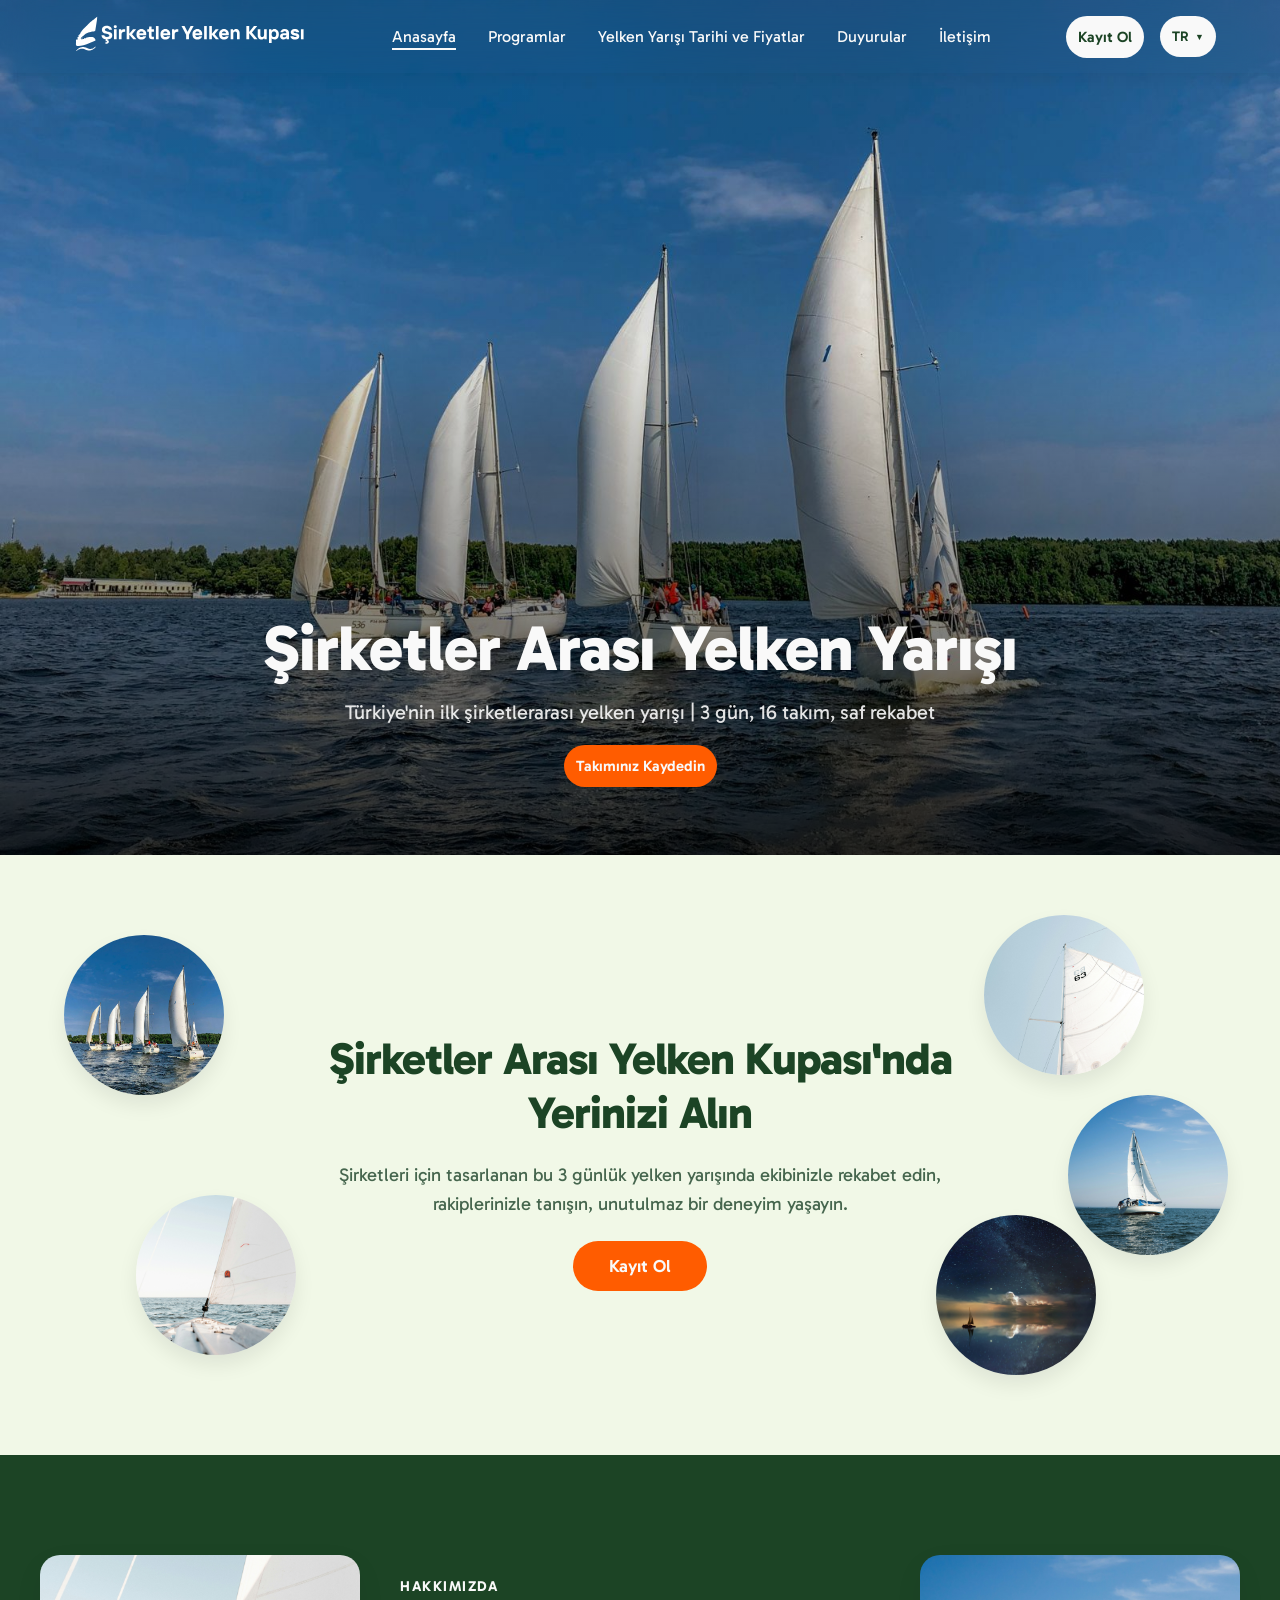
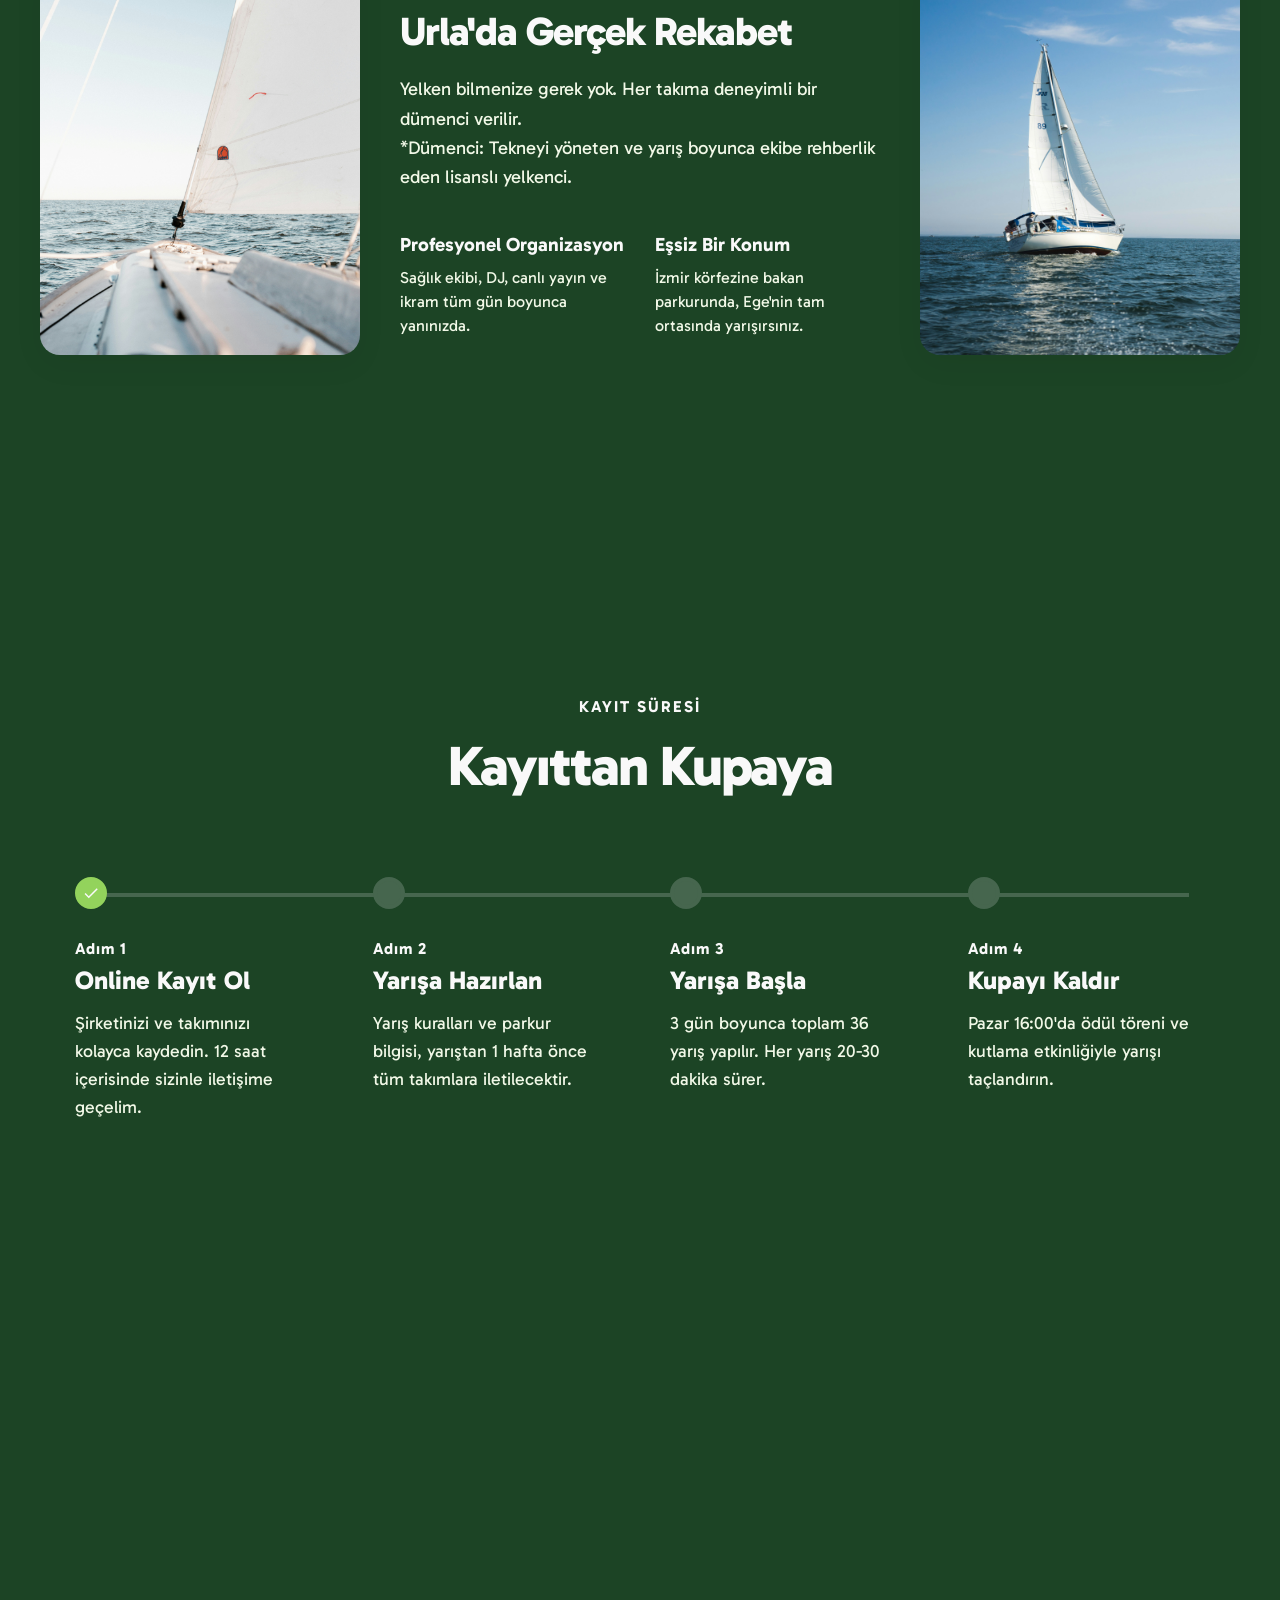
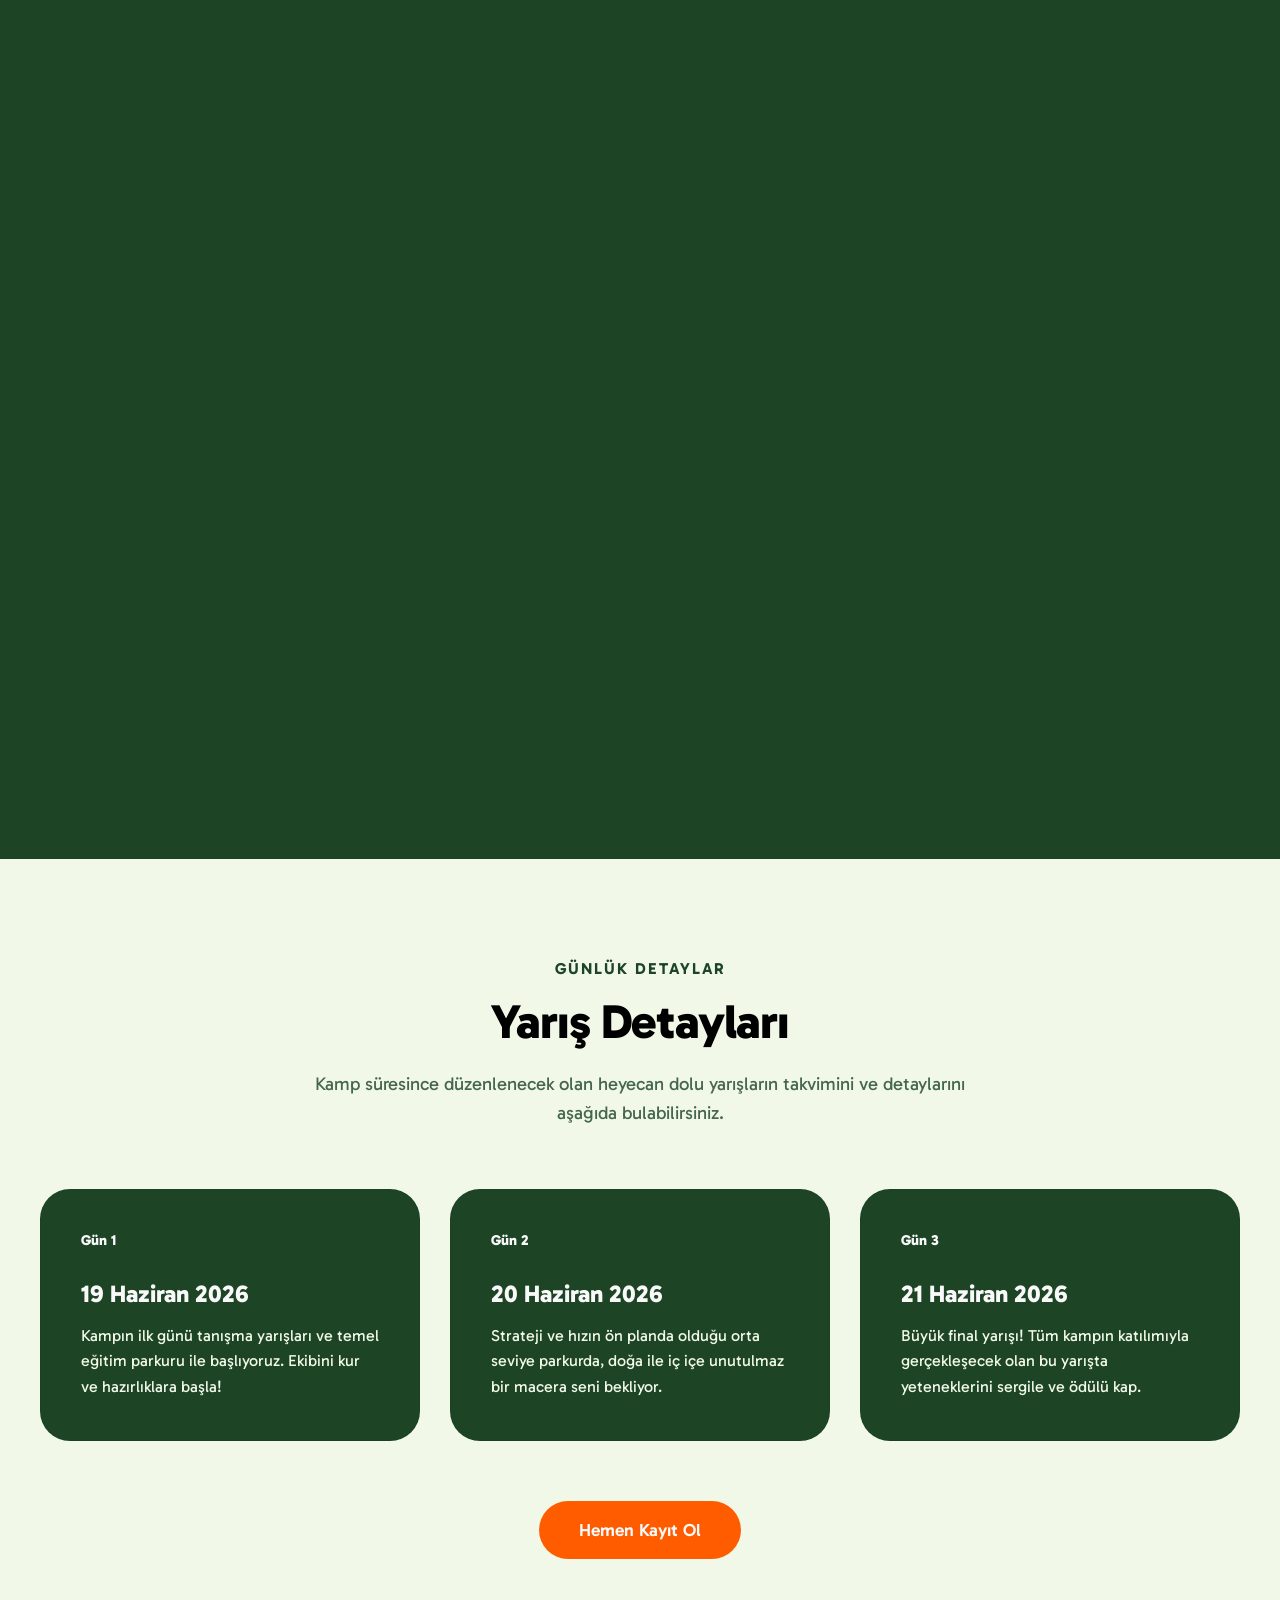
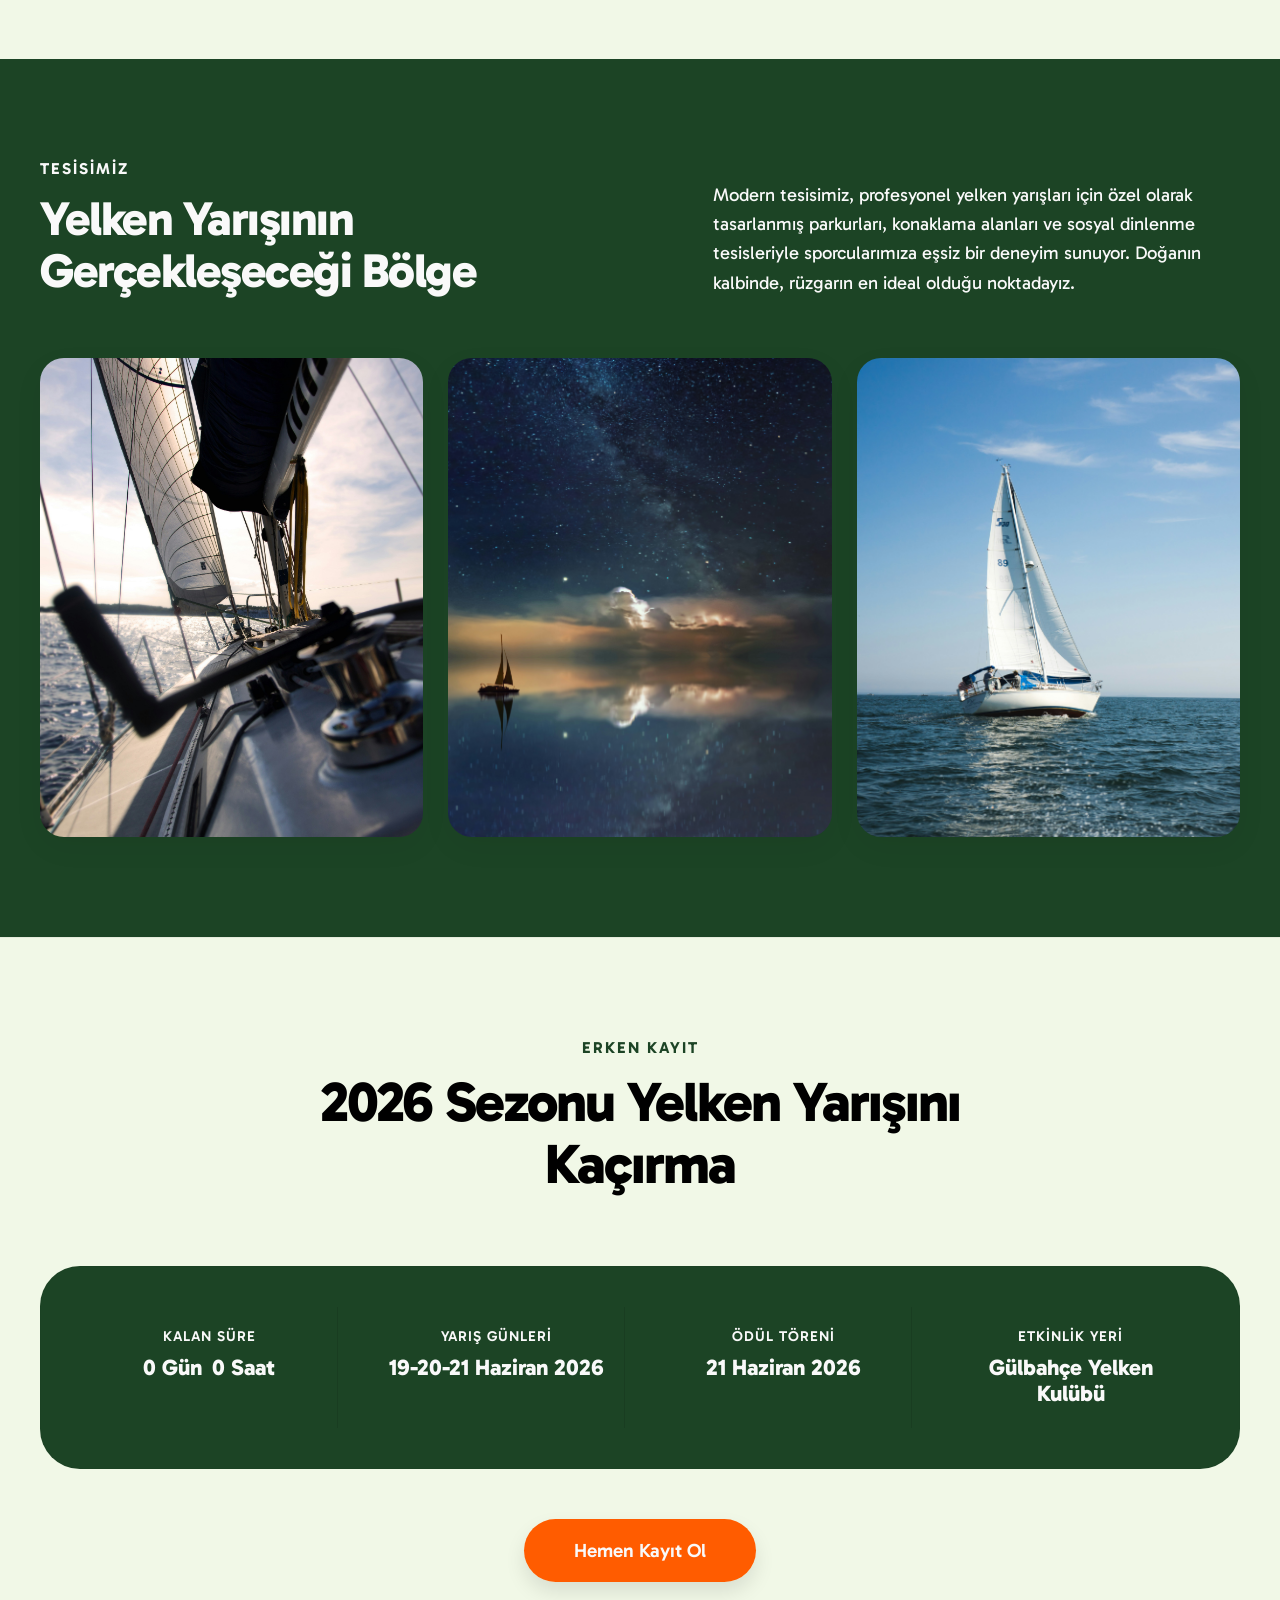
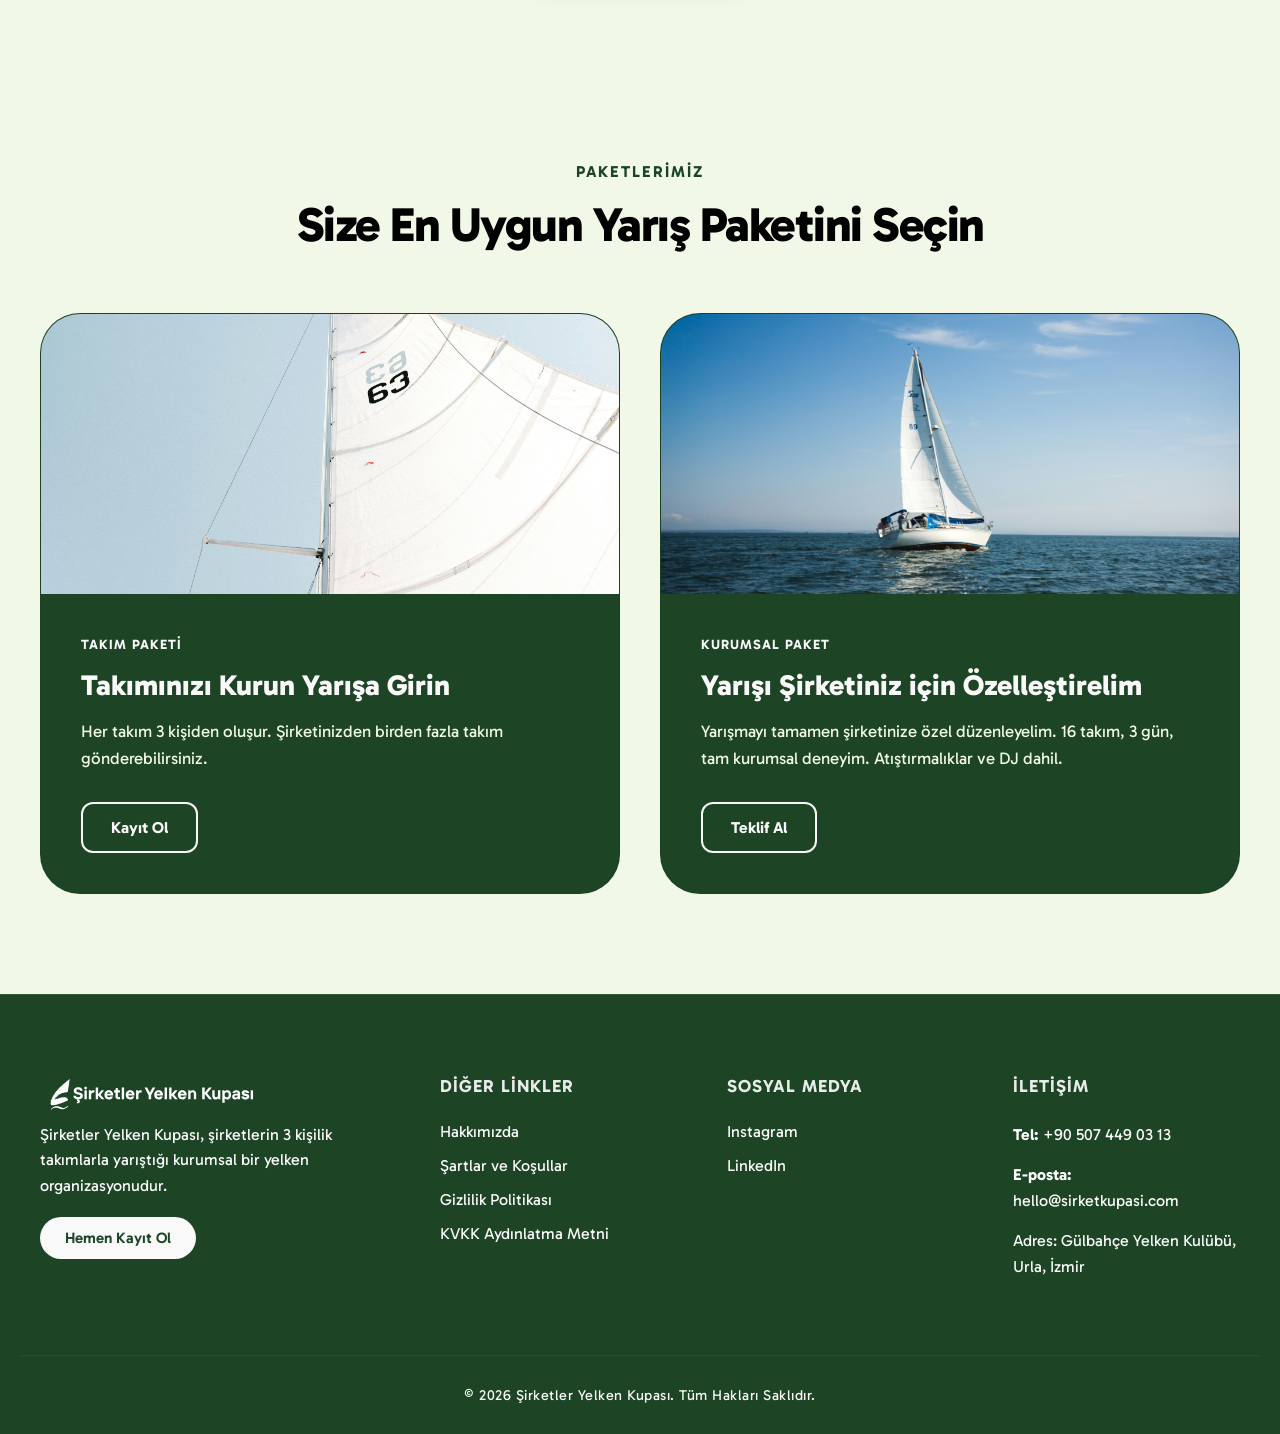
==== commit 8d53b679: "Buglar düzeltildi ve veriler değiştirildi." ====
--- a/index.html
+++ b/index.html
@@ -357,7 +357,7 @@
             <div class="footer-col footer-contact">
                 <h4 data-i18n="footer_contact_title">İletişim</h4>
                 <div class="contact-info">
-                    <p><strong data-i18n="footer_tel">Tel:</strong> +90 212 555 00 00</p>
+                    <p><strong data-i18n="footer_tel">Tel:</strong> +90 507 449 03 13</p>
                     <p><strong data-i18n="footer_email">E-posta:</strong> hello@sirketkupasi.com</p>
                     <p data-i18n="footer_address"><strong>Adres:</strong> Gülbahçe Yelken Kulübü, Urla, İzmir</p>
                 </div>
@@ -376,6 +376,7 @@
     <script defer src="js/facility-slider.js"></script>
     <script defer src="js/video.js"></script>
     <script defer src="js/countdown.js"></script>
+    <script defer src="js/modals.js"></script>
 </body>
 
 </html>
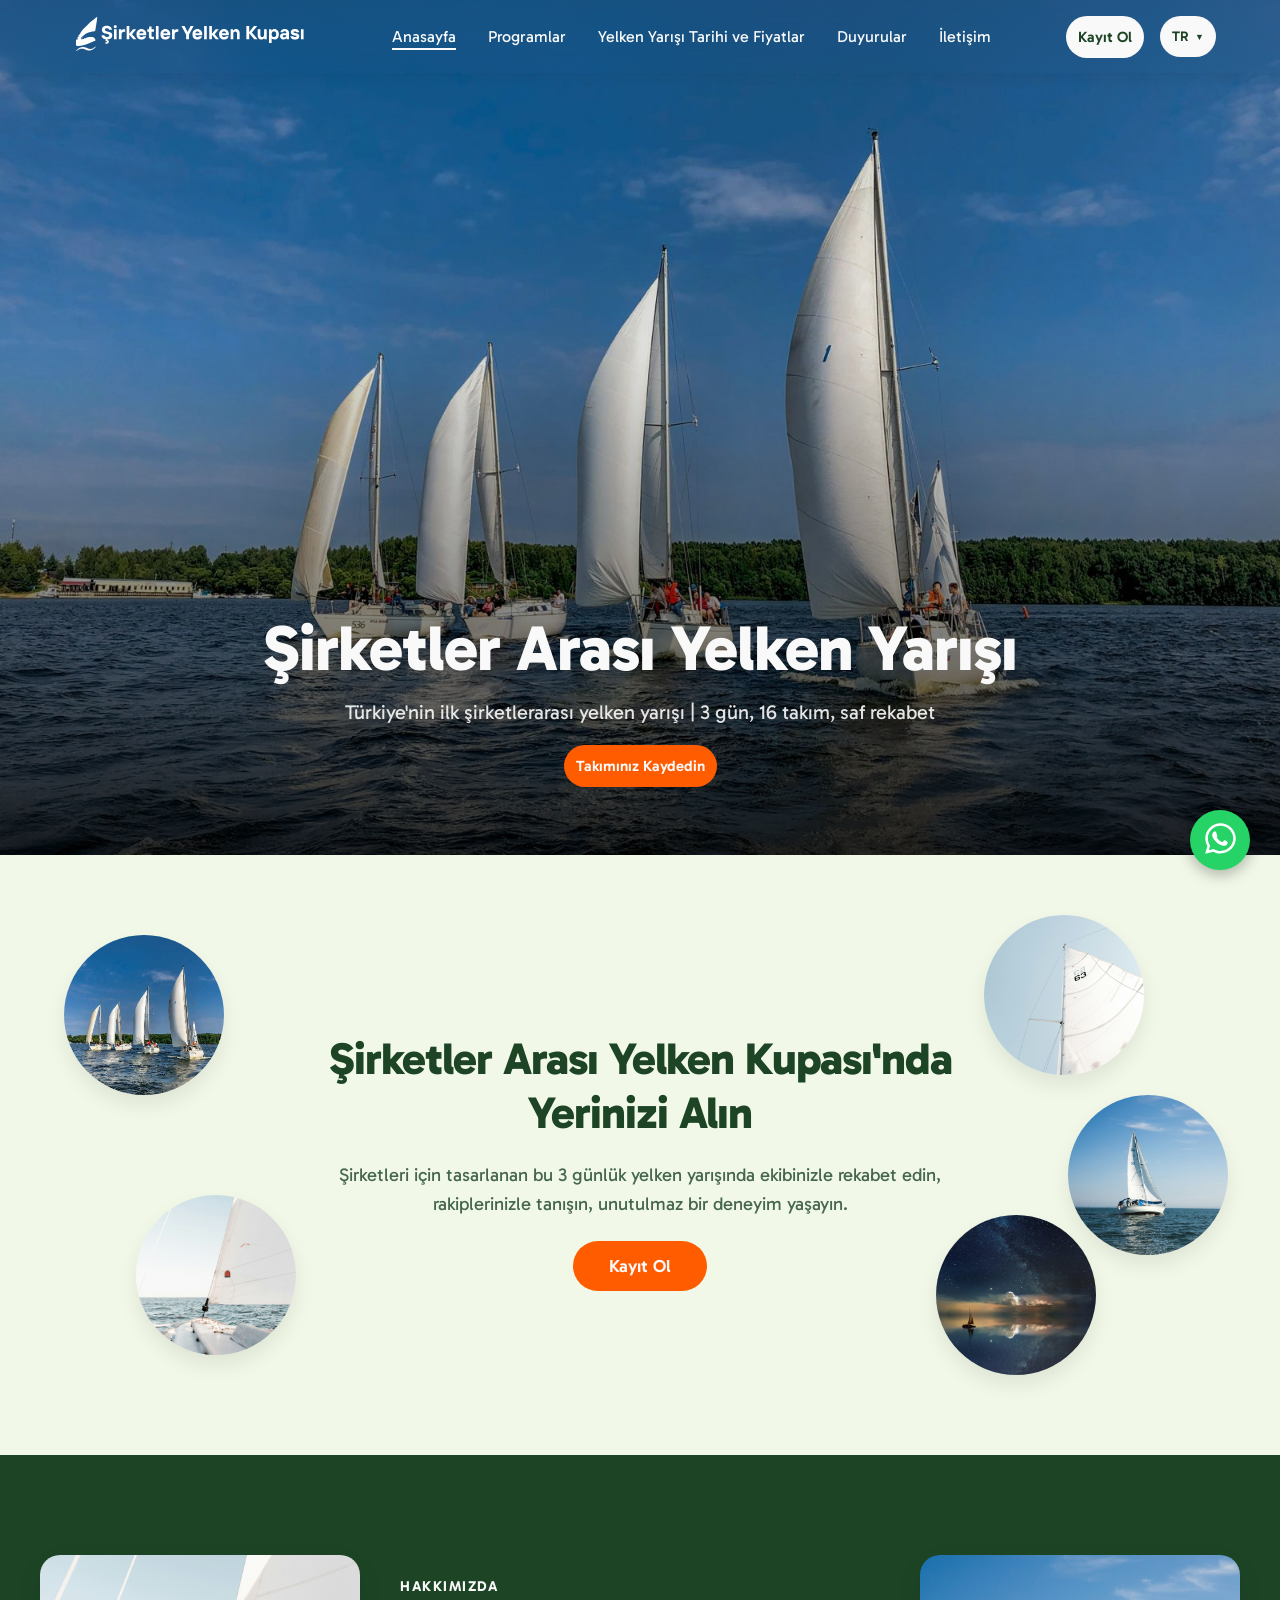
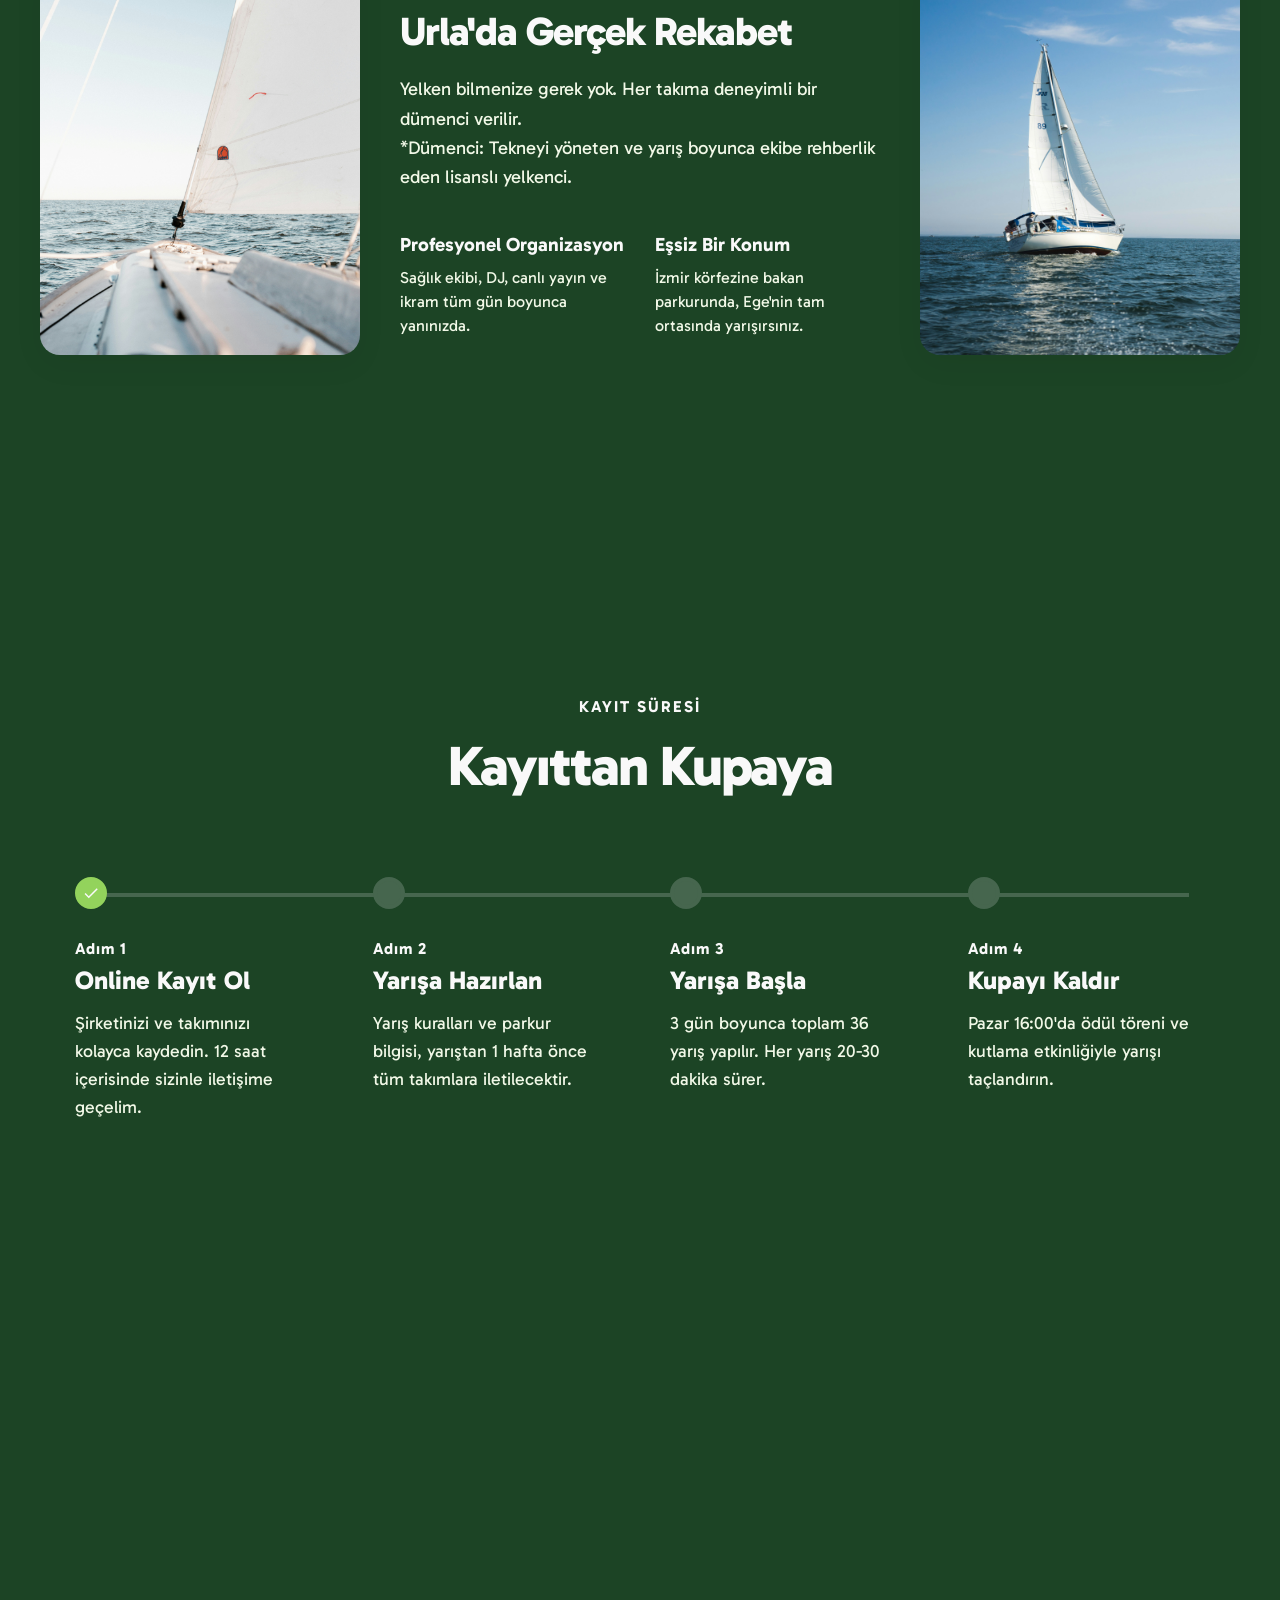
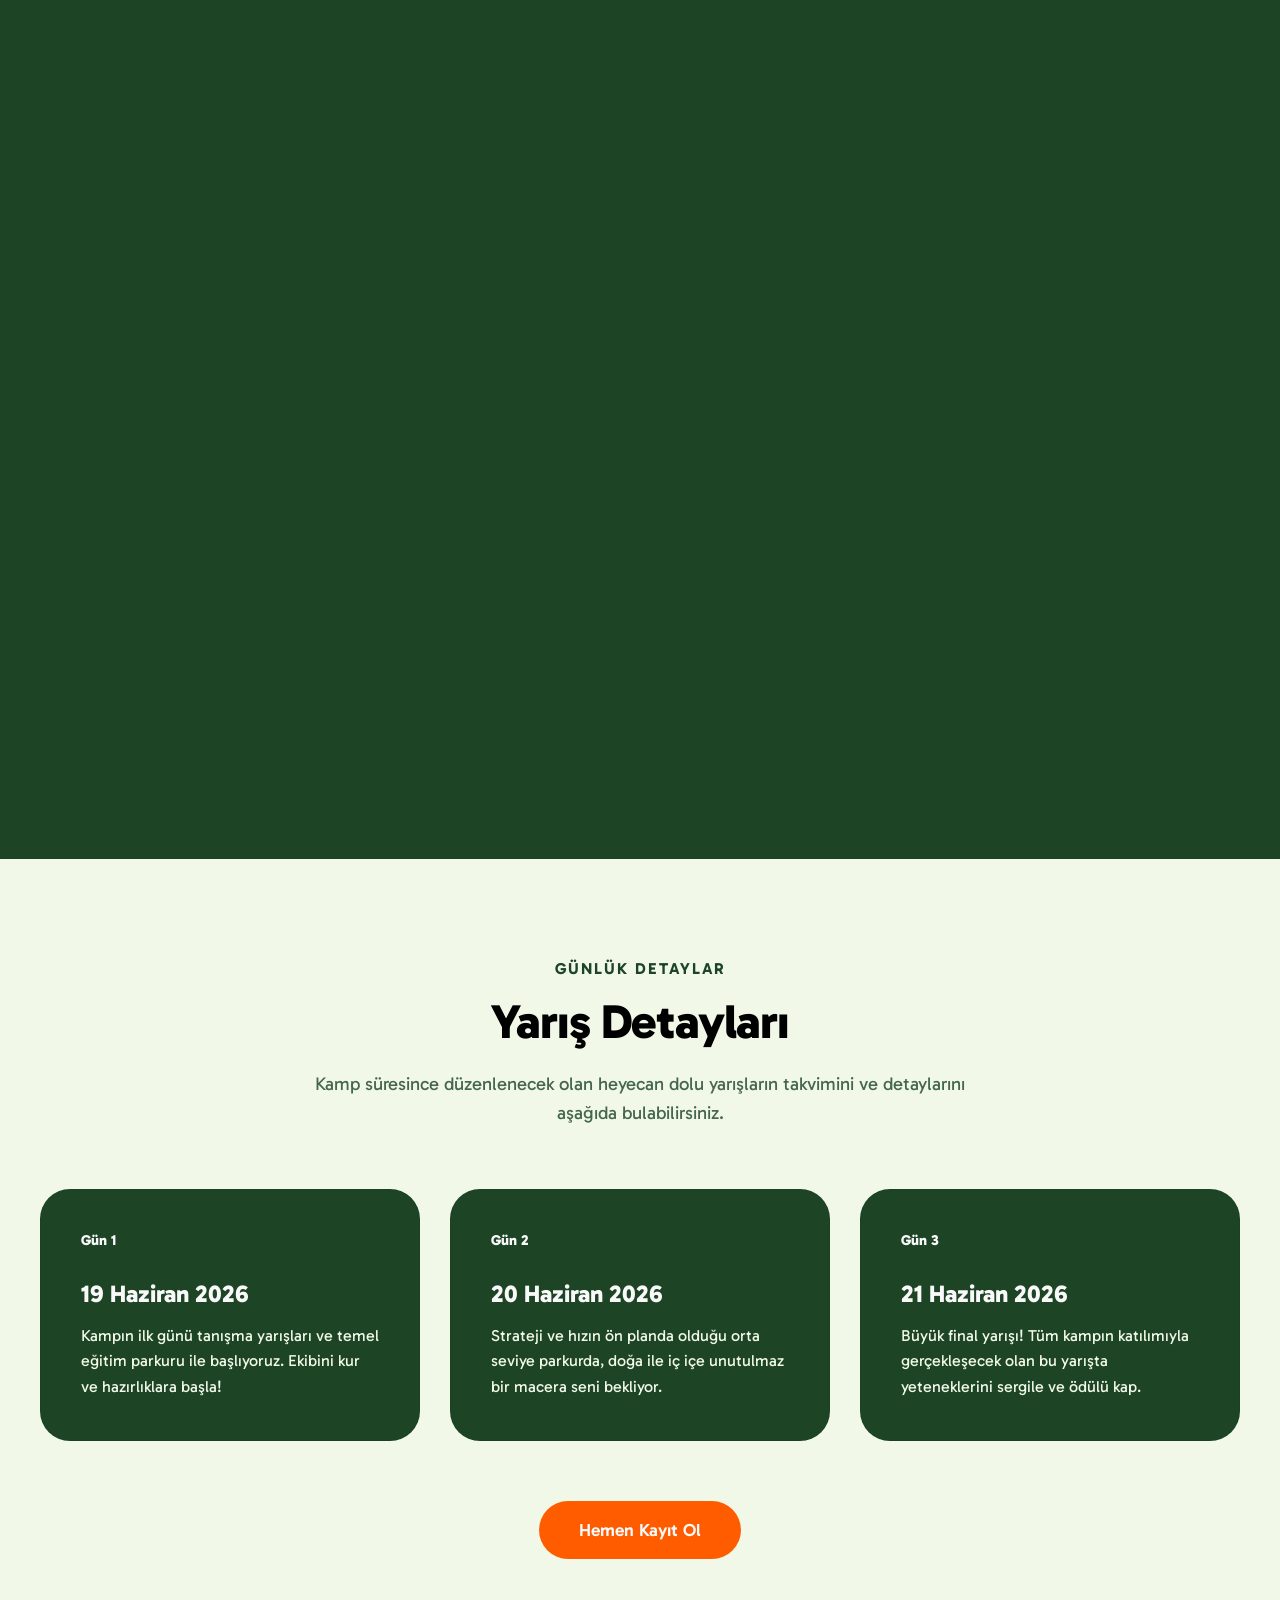
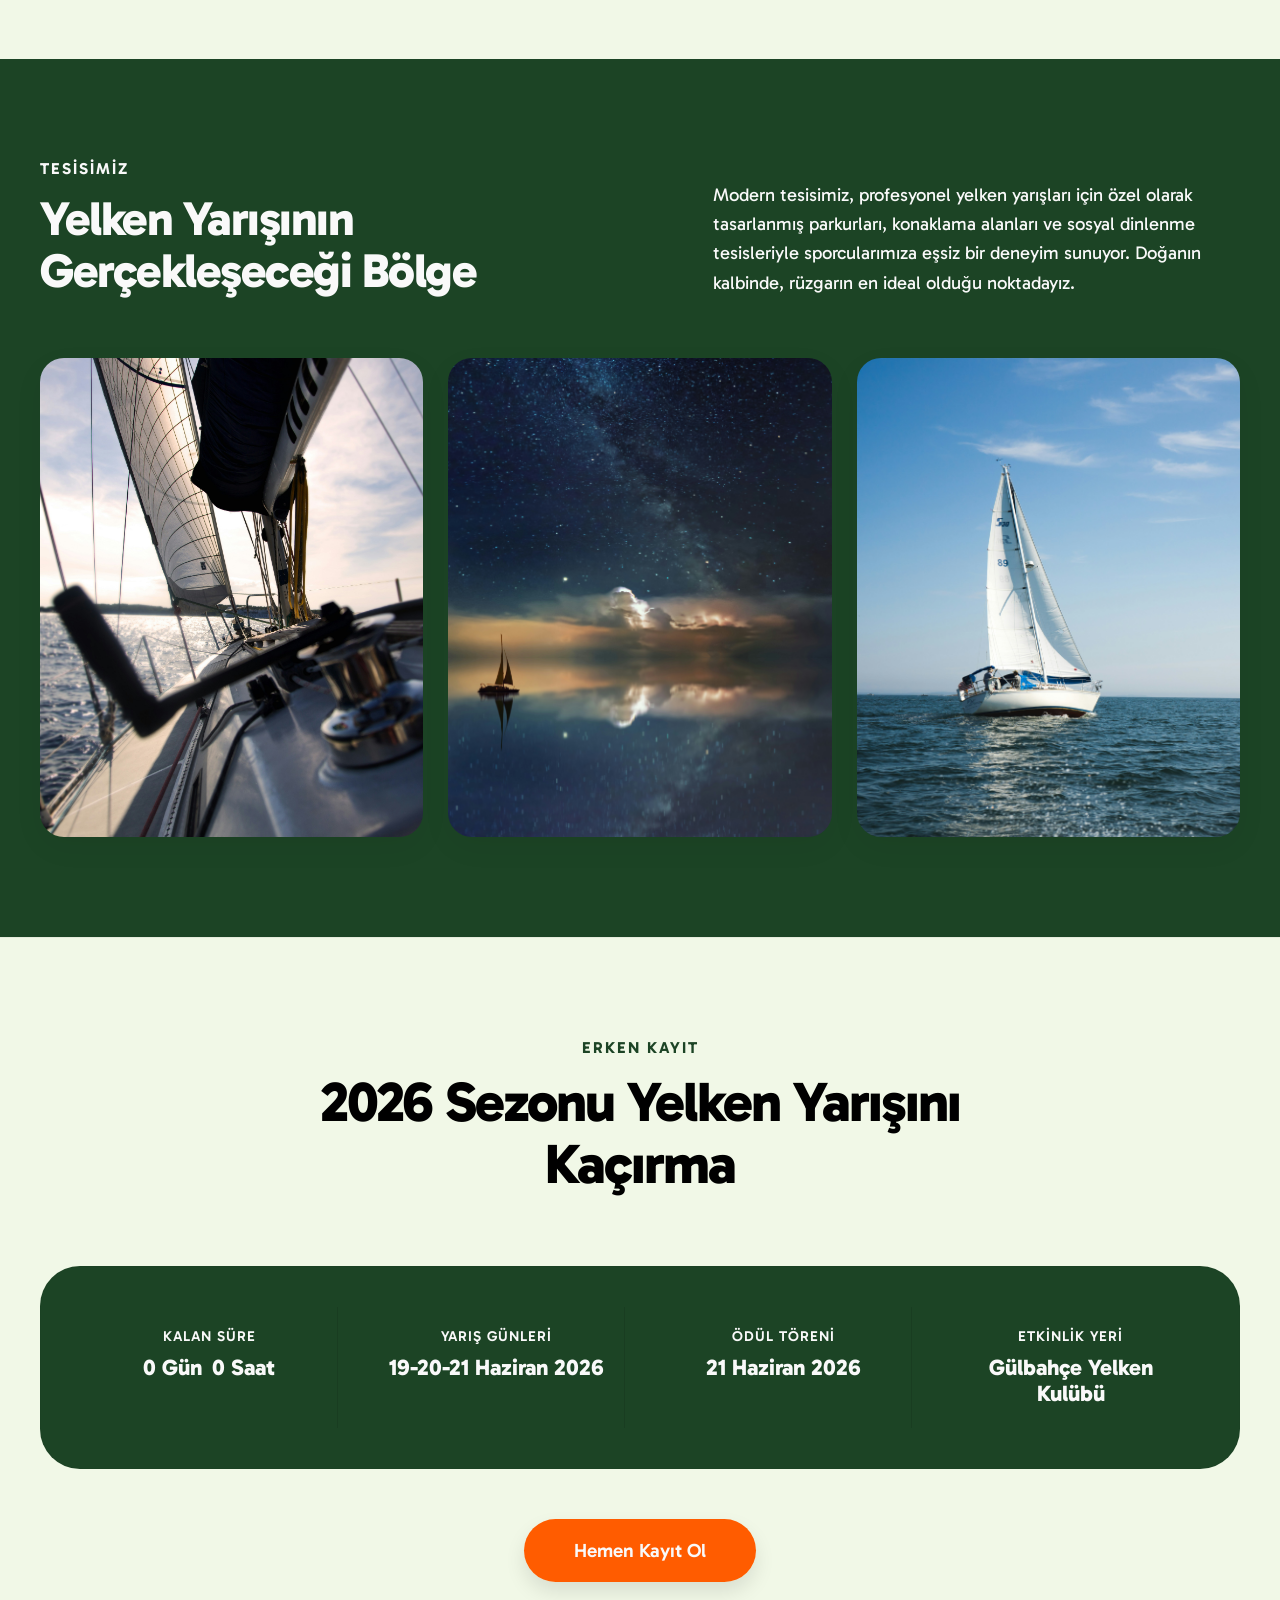
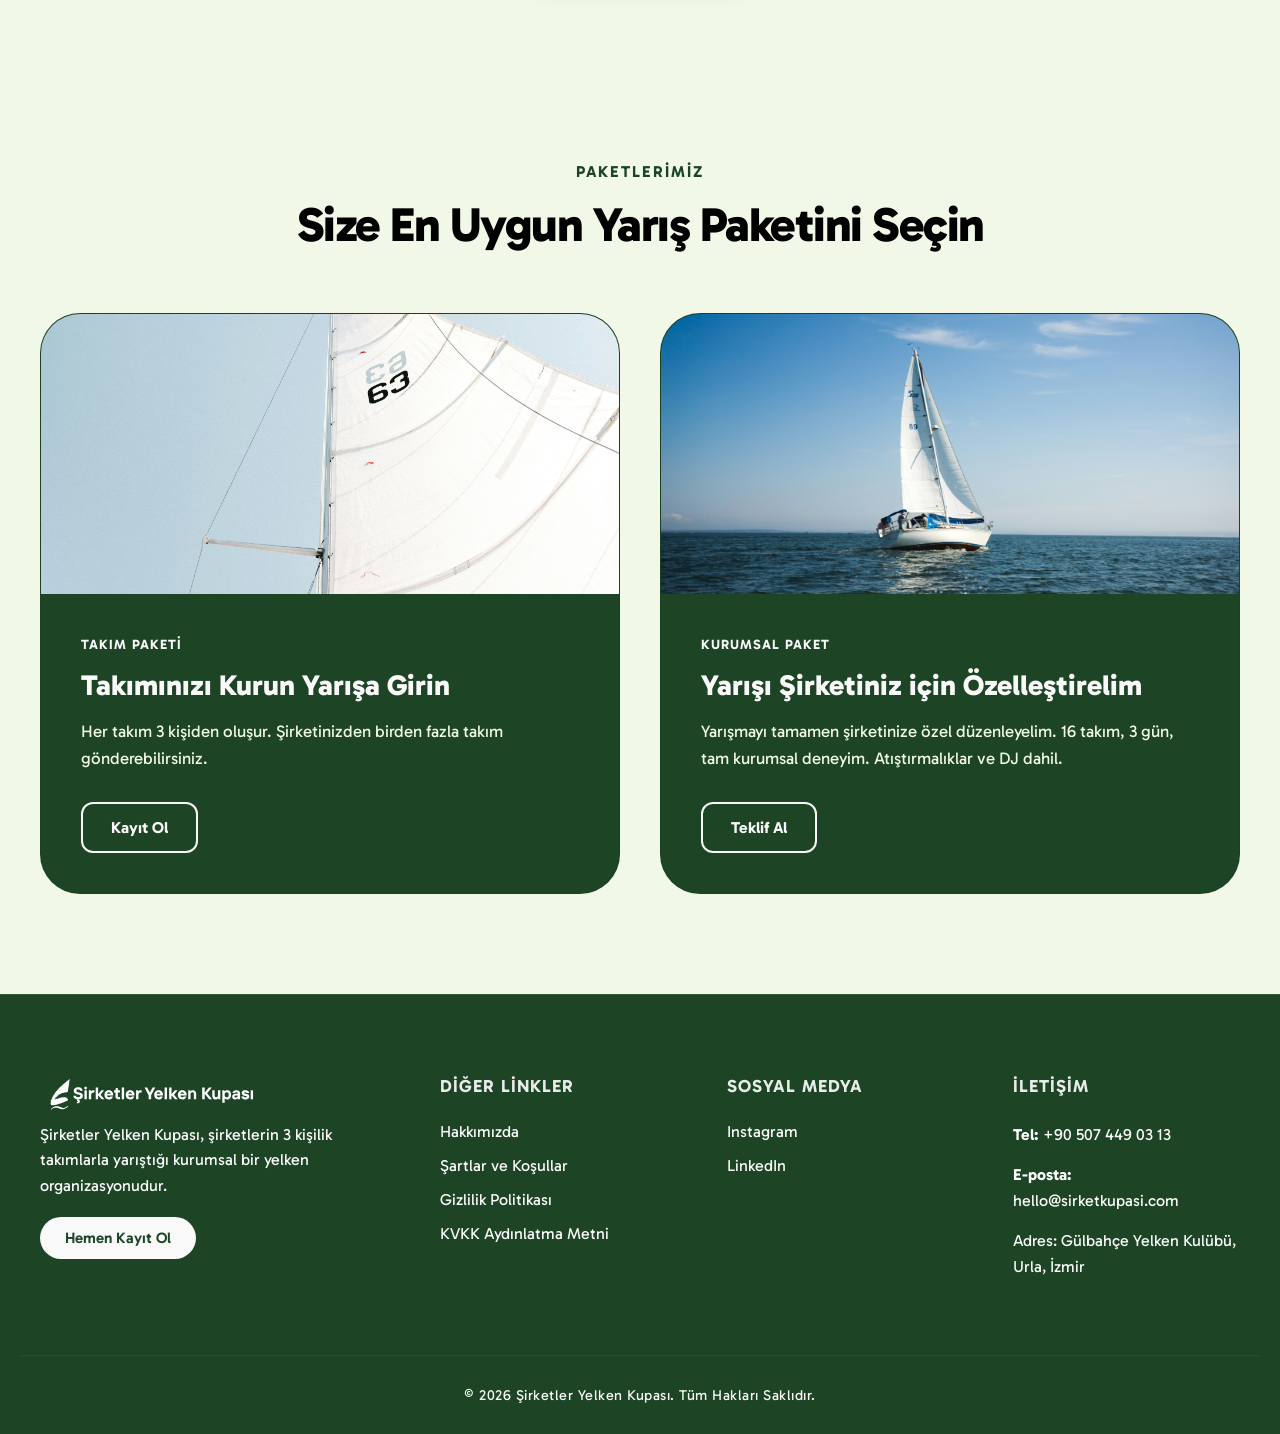
==== commit 73949c7e: "3 sayfa daha oluşturularak çok yakında sayfaları hazırlandı ve whatsapp butonu ayarlandı" ====
--- a/index.html
+++ b/index.html
@@ -3,15 +3,42 @@
 
 <head>
     <meta charset="UTF-8">
-    <meta name="viewport" content="width=device-width, initial-scale=1.0">
+    <meta name="viewport" content="width=device-width, initial-scale=1.0, viewport-fit=cover">
+    <meta name="theme-color" content="#1c4425">
+    <meta name="apple-mobile-web-app-capable" content="yes">
+    <meta name="apple-mobile-web-app-title" content="Yelken Kupası">
+    <meta name="apple-mobile-web-app-status-bar-style" content="#1c4425">
     <title data-i18n="page_title">Yelken Kupası | Anasayfa</title>
+    <!-- Temel Arama Motoru Açıklaması (SEO) -->
+    <meta name="description"
+        content="Şirketler Yelken Kupası, şirketlerin 3 kişilik takımlarla yarıştığı kurumsal bir yelken organizasyonudur.">
+
+    <!-- Open Graph (WhatsApp, LinkedIn, Facebook, Instagram DM vs. için) -->
+    <meta property="og:type" content="website">
+    <meta property="og:url" content="https://www.sirketkupasi.com/"> <!-- Kendi gerçek site adresini yaz -->
+    <meta property="og:title" content="Yelken Kupası | Şirketler Yarışıyor">
+    <meta property="og:description"
+        content="Şirketler Yelken Kupası, şirketlerin 3 kişilik takımlarla yarıştığı kurumsal bir yelken organizasyonudur. Hemen takımını kur ve kayıt ol!">
+    <meta property="og:image" content="https://www.sirketkupasi.com/image/logotab.jpg">
+    <!-- Resmin tam URL'si olmalı -->
+
+    <!-- Twitter (X) Card Meta Etiketleri -->
+    <meta name="twitter:card" content="summary_large_image">
+    <meta name="twitter:url" content="https://www.sirketkupasi.com/">
+    <meta name="twitter:title" content="Yelken Kupası | Şirketler Yarışıyor">
+    <meta name="twitter:description"
+        content="Şirketler Yelken Kupası, şirketlerin 3 kişilik takımlarla yarıştığı kurumsal bir yelken organizasyonudur. Hemen takımını kur ve kayıt ol!">
+    <meta name="twitter:image" content="https://www.sirketkupasi.com/image/logotab.jpg">
+    <!-- Resmin tam URL'si olmalı -->
     <link rel="stylesheet" href="css/global.css">
     <link rel="stylesheet" href="css/index.css">
-    <link rel="icon" type="image/x-icon" href="image/logotab.ico">
     <link rel="preconnect" href="https://fonts.googleapis.com">
     <link rel="preconnect" href="https://fonts.gstatic.com" crossorigin>
     <link href="https://fonts.googleapis.com/css2?family=Gabarito:wght@400;500;600;700;800&display=swap"
         rel="stylesheet">
+
+    <link rel="shortcut icon" href="image/logotab.jpg" type="image/png" />
+    <link rel="apple-touch-icon" href="image/logotab.jpg" type="image/png">
 
     <script src="js/i18n.js"></script>
 </head>
@@ -31,15 +58,15 @@
             <nav class="nav-menu" id="nav-menu">
                 <ul>
                     <li><a href="index.html" class="active" data-i18n="nav_home">Anasayfa</a></li>
-                    <li><a href="#" data-i18n="nav_programs">Programlar</a></li>
-                    <li><a href="#" data-i18n="nav_history">Yelken Yarışı Tarihi ve Fiyatlar</a></li>
-                    <li><a href="#" data-i18n="nav_announcements">Duyurular</a></li>
+                    <li><a href="programs.html" data-i18n="nav_programs">Programlar</a></li>
+                    <li><a href="sailing-race-dates-and-prices.html" data-i18n="nav_history">Yelken Yarışı Tarihi ve Fiyatlar</a></li>
+                    <li><a href="announcements.html" data-i18n="nav_announcements">Duyurular</a></li>
                     <li><a href="contact.html" data-i18n="nav_contact">İletişim</a></li>
                 </ul>
             </nav>
 
             <div class="header-actions">
-                <a href="#register" class="btn-primary" data-i18n="btn_register">Kayıt Ol</a>
+                <a href="contact.html#register" class="btn-primary" data-i18n="btn_register">Kayıt Ol</a>
 
                 <div class="lang-dropdown">
                     <button class="lang-btn" aria-haspopup="true" aria-expanded="false" id="current-lang-btn">
@@ -63,7 +90,7 @@
         <div class="hero-content">
             <h1 data-i18n="hero_title">Şirketler Arası Yelken Yarışı</h1>
             <p data-i18n="hero_desc">Türkiye'nin ilk şirketlerarası yelken yarışı | 3 gün, 16 takım, saf rekabet</p>
-            <a href="#programs" class="btn-primary" data-i18n="hero_btn">Takımınız Kaydedin</a>
+            <a href="contact.html#register" class="btn-primary" data-i18n="hero_btn">Takımınız Kaydedin</a>
         </div>
     </section>
 
@@ -76,7 +103,7 @@
                 <h2 data-i18n="intro_title">Şirketler Arası Yelken Kupası'nda Yerinizi Alın</h2>
                 <p data-i18n="intro_desc">Şirketleri için tasarlanan bu 3 günlük yelken yarışında ekibinizle rekabet
                     edin, rakiplerinizle tanışın, unutulmaz bir deneyim yaşayın.</p>
-                <a href="#about" class="btn-primary" data-i18n="btn_register_2">Kayıt Ol</a>
+                <a href="contact.html#register" class="btn-primary" data-i18n="btn_register_2">Kayıt Ol</a>
             </div>
 
             <img src="image/image3.jpg" alt="Camp Activity" class="circle-img right-1">
@@ -223,7 +250,7 @@
                 </div>
             </div>
             <div class="race-footer">
-                <a href="#register" class="btn-primary" data-i18n="btn_register_3">Hemen Kayıt Ol</a>
+                <a href="contact.html#register" class="btn-primary" data-i18n="btn_register_3">Hemen Kayıt Ol</a>
             </div>
         </div>
     </section>
@@ -286,7 +313,7 @@
                 </div>
             </div>
             <div class="early-reg-footer">
-                <a href="#register" class="btn-primary" data-i18n="btn_register_4">Hemen Kayıt Ol</a>
+                <a href="contact.html#register" class="btn-primary" data-i18n="btn_register_4">Hemen Kayıt Ol</a>
             </div>
         </div>
     </section>
@@ -306,7 +333,7 @@
                         <h3 data-i18n="pkg1_title">Takımınızı Kurun Yarışa Girin</h3>
                         <p data-i18n="pkg1_desc">Her takım 3 kişiden oluşur. Şirketinizden birden fazla takım
                             gönderebilirsiniz.</p>
-                        <a href="#" class="btn-outline" data-i18n="btn_register_5">Kayıt Ol</a>
+                        <a href="contact.html#register" class="btn-outline" data-i18n="btn_register_5">Kayıt Ol</a>
                     </div>
                 </div>
 
@@ -317,7 +344,7 @@
                         <h3 data-i18n="pkg2_title">Yarışı Şirketiniz için Özelleştirelim</h3>
                         <p data-i18n="pkg2_desc">Yarışmayı tamamen şirketinize özel düzenleyelim. 16 takım, 3 gün, tam
                             kurumsal deneyim. Atıştırmalıklar ve DJ dahil.</p>
-                        <a href="#" class="btn-outline" data-i18n="pkg2_btn">Teklif Al</a>
+                        <a href="contact.html#register" class="btn-outline" data-i18n="pkg2_btn">Teklif Al</a>
                     </div>
                 </div>
             </div>
@@ -330,7 +357,7 @@
                 <div class="footer-logo"><img src="image/logodesktop.svg" alt="Yelken Kupası"></div>
                 <p data-i18n="footer_desc">Şirketler Yelken Kupası, şirketlerin 3 kişilik takımlarla yarıştığı kurumsal
                     bir yelken organizasyonudur.</p>
-                <a href="#register" class="btn-primary" data-i18n="btn_register_6">Hemen Kayıt Ol</a>
+                <a href="contact.html#register" class="btn-primary" data-i18n="btn_register_6">Hemen Kayıt Ol</a>
             </div>
 
             <div class="footer-col footer-links">
@@ -357,7 +384,8 @@
             <div class="footer-col footer-contact">
                 <h4 data-i18n="footer_contact_title">İletişim</h4>
                 <div class="contact-info">
-                    <p><strong data-i18n="footer_tel">Tel:</strong> +90 507 449 03 13</p>
+                    <p><strong data-i18n="footer_tel">Tel:</strong> <a href="tel:+905074490313">+90 507 449 03 13</a>
+                    </p>
                     <p><strong data-i18n="footer_email">E-posta:</strong> hello@sirketkupasi.com</p>
                     <p data-i18n="footer_address"><strong>Adres:</strong> Gülbahçe Yelken Kulübü, Urla, İzmir</p>
                 </div>
@@ -369,6 +397,15 @@
             </div>
         </div>
     </footer>
+
+    <a href="https://wa.me/905074490313" class="whatsapp-btn" target="_blank" rel="noopener noreferrer"
+        aria-label="WhatsApp ile İletişime Geç">
+        <!-- WhatsApp SVG İkonu -->
+        <svg xmlns="http://www.w3.org/2000/svg" viewBox="0 0 448 512" fill="currentColor">
+            <path
+                d="M380.9 97.1C339 55.1 283.2 32 223.9 32c-122.4 0-222 99.6-222 222 0 39.1 10.2 77.3 29.6 111L0 480l117.7-30.9c32.4 17.7 68.9 27 106.1 27h.1c122.3 0 224.1-99.6 224.1-222 0-59.3-25.2-115-67.1-157.1zm-157 341.6c-33.2 0-65.7-8.9-94-25.7l-6.7-4-69.8 18.3L72 359.2l-4.4-7c-18.5-29.4-28.2-63.3-28.2-98.2 0-101.7 82.8-184.5 184.6-184.5 49.3 0 95.6 19.2 130.4 54.1 34.8 34.9 56.2 81.2 56.1 130.5 0 101.8-84.9 184.6-186.6 184.6zm101.2-138.2c-5.5-2.8-32.8-16.2-37.9-18-5.1-1.9-8.8-2.8-12.5 2.8-3.7 5.6-14.3 18-17.6 21.8-3.2 3.7-6.5 4.2-12 1.4-32.6-16.3-54-29.1-75.5-66-2.1-3.6 2.1-3.2 7.6-14.2 2.7-5.4 1.4-10.2-.4-14.2-1.9-4-12.5-35.4-17.1-48.4-4.5-12.8-9-11-12.5-11.2-3.2-.2-6.9-.2-10.6-.2-3.7 0-9.7 1.4-14.8 6.9-5.1 5.6-19.4 19-19.4 46.3 0 27.3 19.9 53.7 22.6 57.4 2.8 3.7 39.1 59.7 94.8 83.8 35.2 15.2 49 16.5 66.6 13.9 10.7-1.6 32.8-13.4 37.4-26.4 4.6-13 4.6-24.1 3.2-26.4-1.3-2.5-5-3.9-10.5-6.6z" />
+        </svg>
+    </a>
 
     <script defer src="js/utils.js"></script>
     <script defer src="js/navbar.js"></script>
--- a/css/global.css
+++ b/css/global.css
@@ -4,6 +4,40 @@
   padding: 0;
   box-sizing: border-box;
   font-family: "Gabarito", sans-serif;
+}
+
+html {
+  scroll-behavior: smooth;
+}
+
+body {
+  background-color: #1c4425;
+}
+body .whatsapp-btn {
+  position: fixed;
+  bottom: 30px;
+  right: 30px;
+  width: 60px;
+  height: 60px;
+  background-color: #25D366;
+  color: white;
+  border-radius: 50%;
+  display: flex;
+  justify-content: center;
+  align-items: center;
+  text-decoration: none;
+  box-shadow: 0px 4px 15px rgba(0, 0, 0, 0.3);
+  z-index: 9999;
+  transition: all 0.3s ease-in-out;
+}
+body .whatsapp-btn svg {
+  width: 35px;
+  height: 35px;
+  margin-top: -3px;
+}
+body .whatsapp-btn:hover {
+  transform: scale(1.1);
+  box-shadow: 0px 6px 20px rgba(0, 0, 0, 0.4);
 }
 
 .site-header {
@@ -327,14 +361,28 @@
 .site-footer .footer-social .social-icons a:hover {
   color: #ff5c00;
 }
-.site-footer .footer-contact .contact-info p {
+.site-footer .contact-info p {
   font-size: 1rem;
   color: #f9f9f9;
   line-height: 1.6;
   margin-bottom: 15px;
 }
-.site-footer .footer-contact .contact-info p strong {
+.site-footer .contact-info p strong {
   color: #fff;
+}
+.site-footer .contact-info p a {
+  color: #f9f9f9;
+  text-decoration: none;
+  transition: all 0.3s cubic-bezier(0.4, 0, 0.2, 1);
+}
+@media screen and (min-width: 992px) {
+  .site-footer .contact-info p a {
+    pointer-events: none;
+    cursor: text;
+  }
+}
+.site-footer .contact-info p a:hover {
+  color: #ff5c00;
 }
 .site-footer .footer-bottom {
   border-top: 1px solid rgba(255, 255, 255, 0.05);
